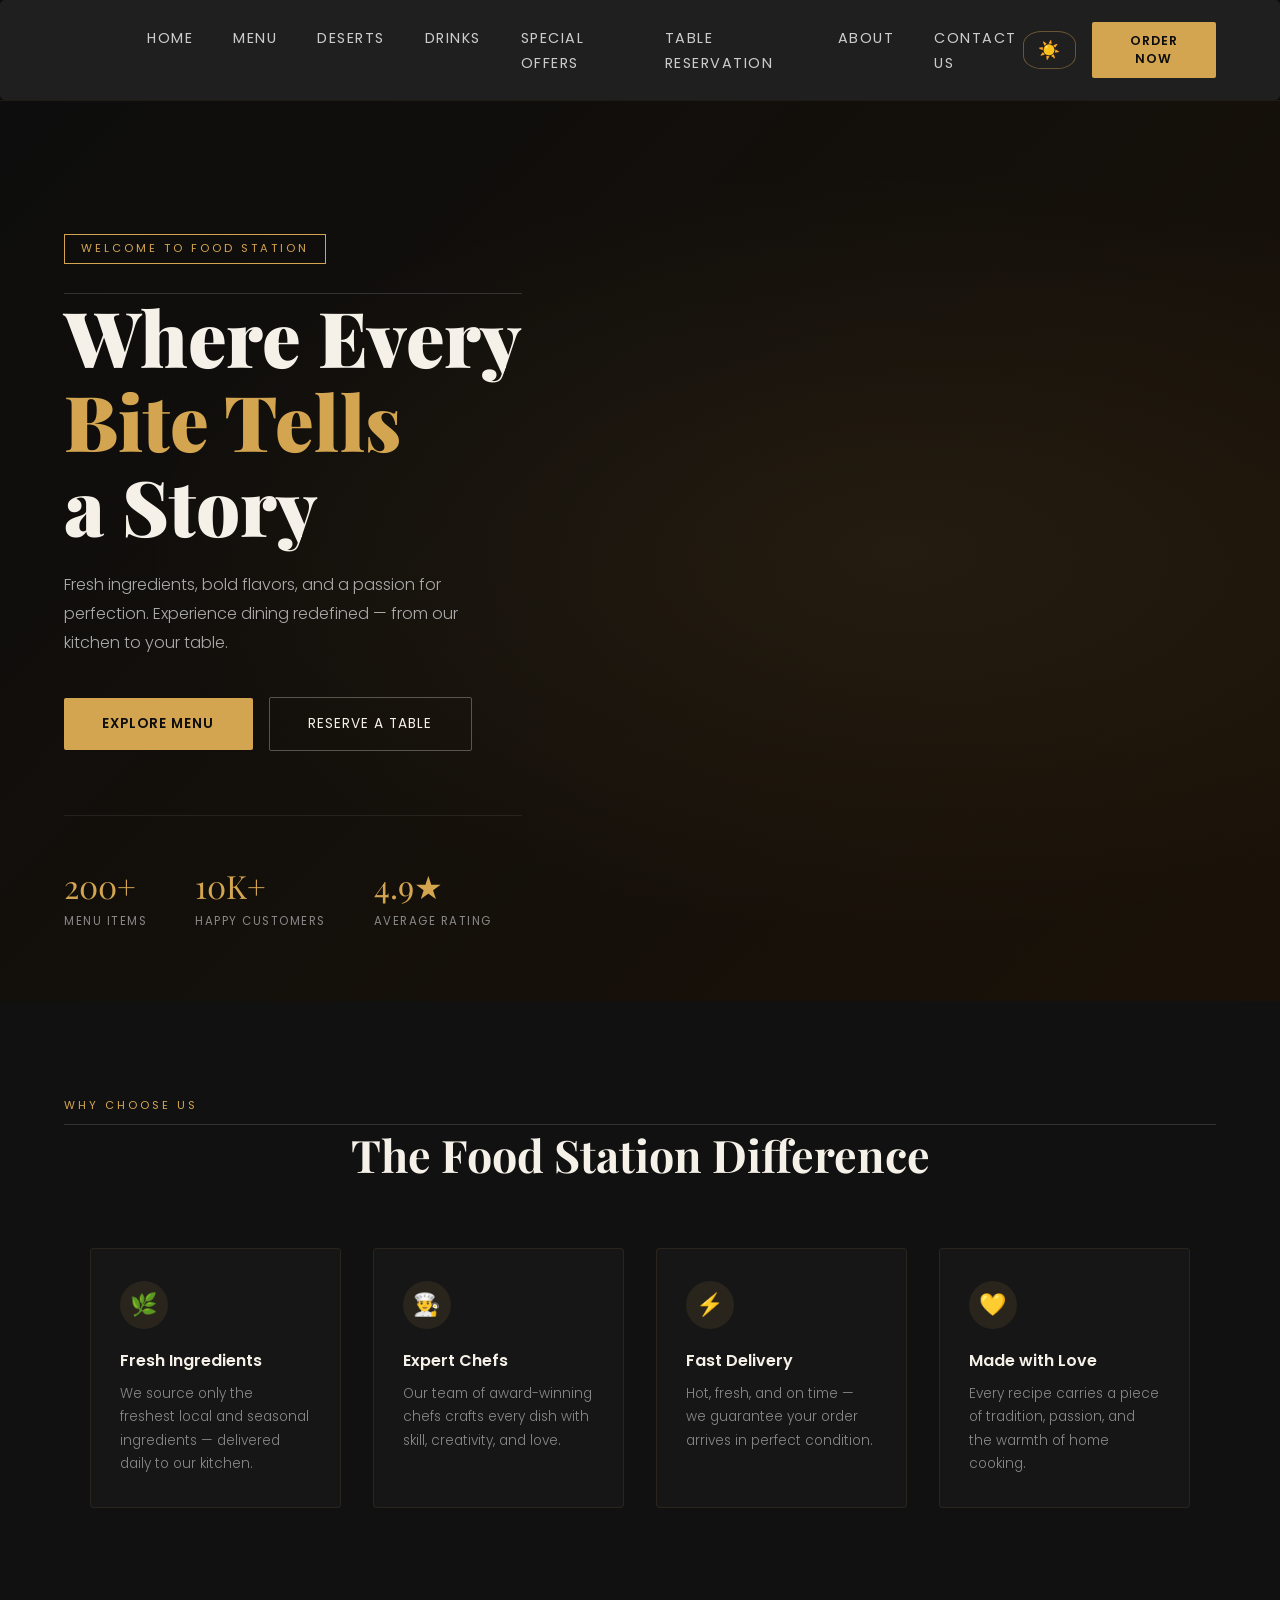
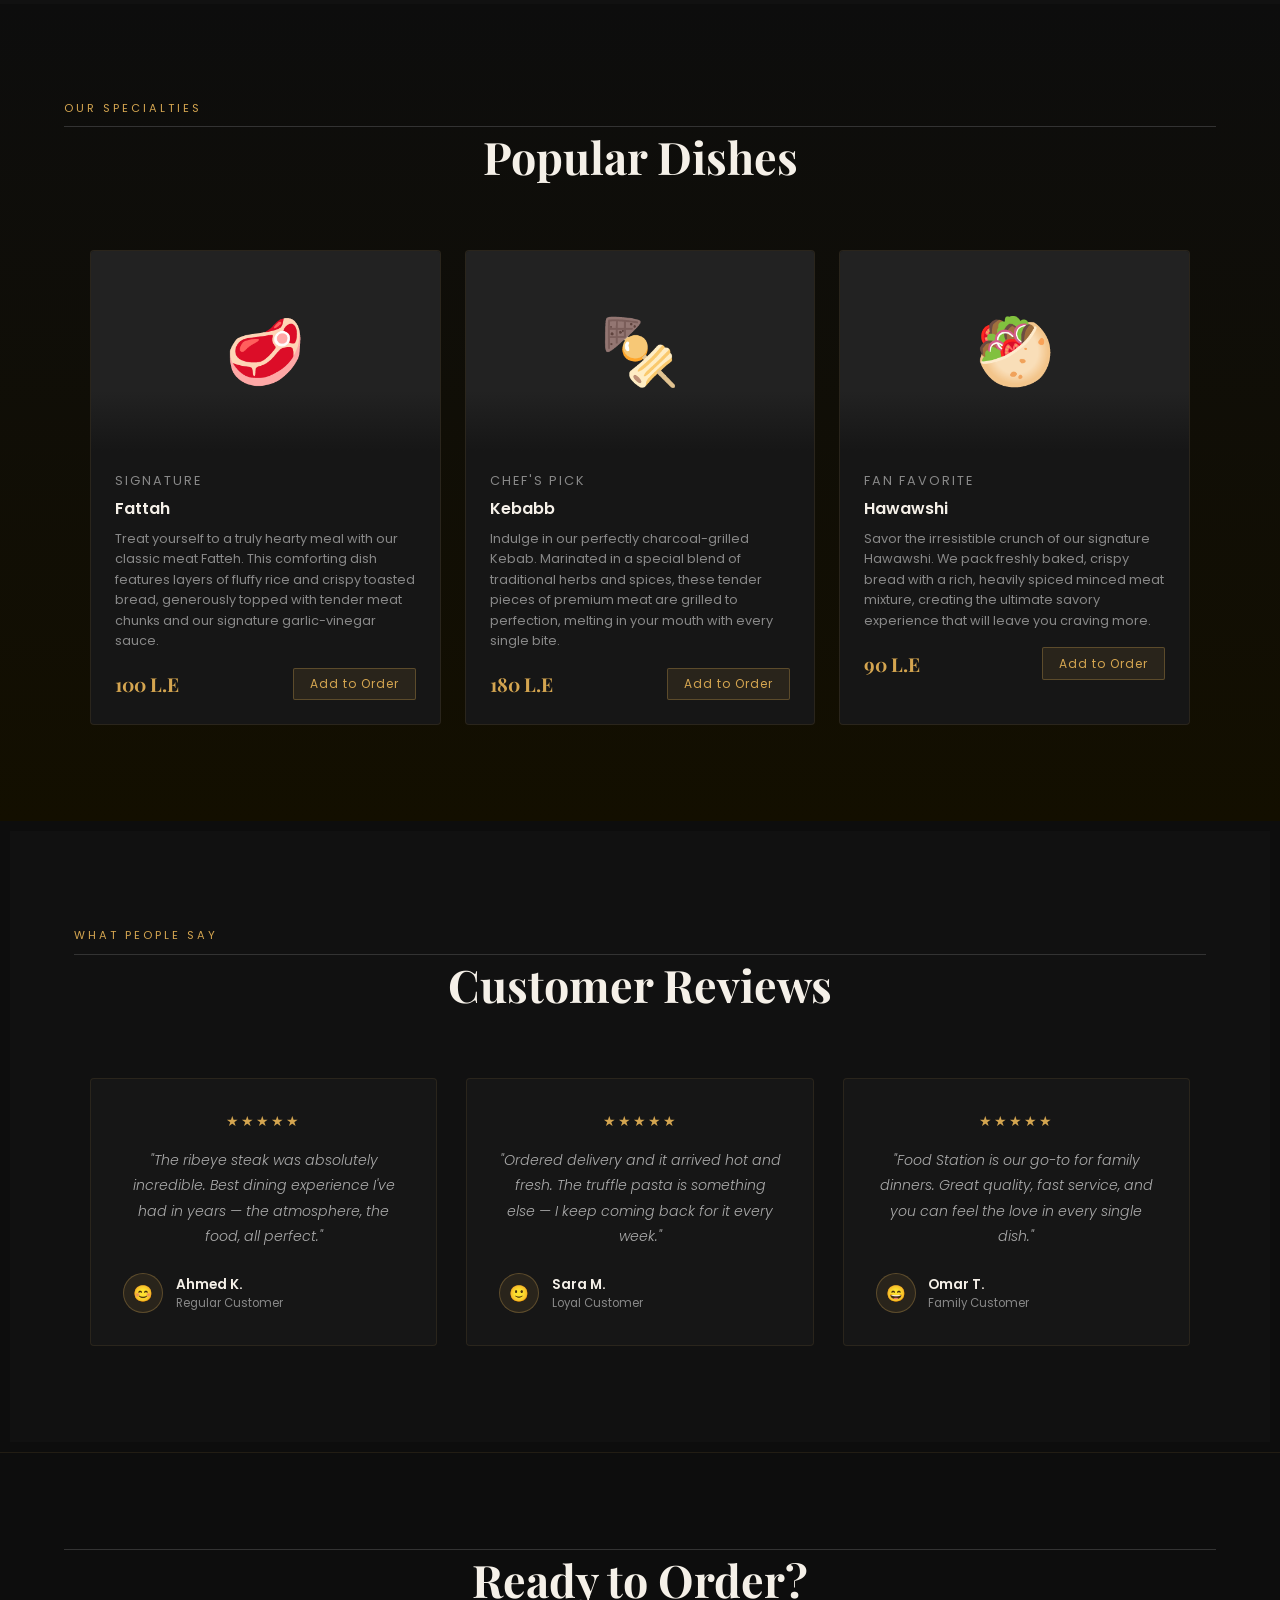
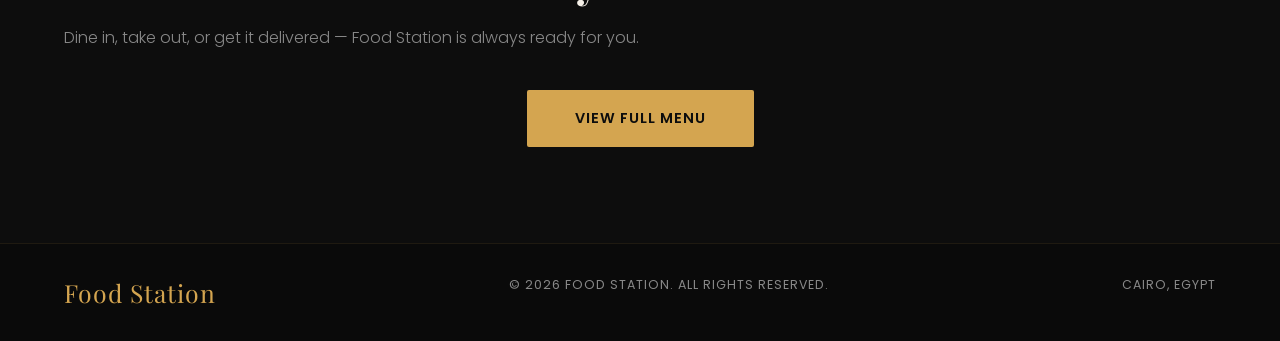
==== index.html @ eeae0ad9 "Add files via upload" ====
<!doctype html>
<html lang="en">
  <head>
    <meta charset="UTF-8" />
    <meta name="viewport" content="width=device-width, initial-scale=1.0" />
    <title>Home</title>
    <link
      href="https://fonts.googleapis.com/css2?family=Playfair+Display:wght@700;900&family=Poppins:wght@300;400;600&display=swap"
      rel="stylesheet"
    />
    <style>
      .btn,
      button {
        color: black;
        text-decoration: none;
        cursor: pointer;
      }
    </style>
    <link rel="stylesheet" href="style1.css" />
  </head>
  <body>
    <header>
      <nav>
        <img src="logo.png" alt="" class="logo" />
        <ul>
          <li><a href="index.html">Home</a></li>
          <li><a href="menu.html">Menu</a></li>
          <li><a href="deserts.html">Deserts</a></li>
          <li><a href="drinks.html">Drinks</a></li>
          <li><a href="offers.html">Special Offers</a></li>
          <li><a href="table.html">Table Reservation</a></li>
          <li><a href="about.html">About</a></li>
          <li><a href="contact.html">Contact Us</a></li>
        </ul>
        <div style="display:flex;align-items:center;gap:1rem;">
          <button class="theme-toggle" type="button" id="themeBtn" >☀️</button>
          <button><a href="menu.html" class="btn">ORDER NOW</a></button>
        </div>
      </nav>
    </header>

    <main>
      <section id="hero">
        <div class="hero-content">
          <span class="hero-tag"> Welcome to Food Station</span>
          <h1 id="hero-heading">Where Every <span>Bite Tells</span> a Story</h1>
          <p>
            Fresh ingredients, bold flavors, and a passion for perfection.
            Experience dining redefined — from our kitchen to your table.
          </p>
          <div class="hero-btns">
            <button class="btn-primary" type="button">
              <a href="menu.html" class="btn">Explore Menu</a>
            </button>
            <button class="btn-outline" type="button">
              <a href="table.html" class="btn">Reserve a Table</a>
            </button>
          </div>
          <ul class="stats">
            <li>
              <span class="stat-num">200+</span>
              <span class="stat-lbl">Menu Items</span>
            </li>
            <li>
              <span class="stat-num">10K+</span>
              <span class="stat-lbl">Happy Customers</span>
            </li>
            <li>
              <span class="stat-num">4.9★</span>
              <span class="stat-lbl">Average Rating</span>
            </li>
          </ul>
        </div>
      </section>

      <section id="about">
        <div class="section-header">
          <p class="section-tag">Why Choose Us</p>
          <h2 id="about-heading">The Food Station Difference</h2>
        </div>
        <div class="features-grid">
          <div class="feat-card">
            <div class="feat-icon">🌿</div>
            <h3>Fresh Ingredients</h3>
            <p>
              We source only the freshest local and seasonal ingredients —
              delivered daily to our kitchen.
            </p>
          </div>
          <div class="feat-card">
            <div class="feat-icon">👨‍🍳</div>
            <h3>Expert Chefs</h3>
            <p>
              Our team of award-winning chefs crafts every dish with skill,
              creativity, and love.
            </p>
          </div>
          <div class="feat-card">
            <div class="feat-icon">⚡</div>
            <h3>Fast Delivery</h3>
            <p>
              Hot, fresh, and on time — we guarantee your order arrives in
              perfect condition.
            </p>
          </div>
          <div class="feat-card">
            <div class="feat-icon">💛</div>
            <h3>Made with Love</h3>
            <p>
              Every recipe carries a piece of tradition, passion, and the warmth
              of home cooking.
            </p>
          </div>
        </div>
      </section>

      <section id="menu">
        <div class="section-header">
          <p class="section-tag">Our Specialties</p>
          <h2 id="menu-heading">Popular Dishes</h2>
        </div>
        <div class="menu-grid">
          <article class="menu-card">
            <figure class="menu-img">🥩</figure>
            <div class="menu-info">
              <p class="menu-tag">Signature</p>
              <h3>Fattah</h3>
              <p>
                Treat yourself to a truly hearty meal with our classic meat
                Fatteh. This comforting dish features layers of fluffy rice and
                crispy toasted bread, generously topped with tender meat chunks
                and our signature garlic-vinegar sauce.
              </p>
              <div class="menu-footer">
                <span class="price">100 L.E</span>
                <button class="add-btn" type="button">Add to Order</button>
              </div>
            </div>
          </article>

          <article class="menu-card">
            <figure class="menu-img">🍢</figure>
            <div class="menu-info">
              <p class="menu-tag">Chef's Pick</p>
              <h3>Kebabb</h3>
              <p>
                Indulge in our perfectly charcoal-grilled Kebab. Marinated in a
                special blend of traditional herbs and spices, these tender
                pieces of premium meat are grilled to perfection, melting in
                your mouth with every single bite.
              </p>
              <div class="menu-footer">
                <span class="price">180 L.E</span>
                <button class="add-btn" type="button">Add to Order</button>
              </div>
            </div>
          </article>

          <article class="menu-card">
            <figure class="menu-img">🥙</figure>
            <div class="menu-info">
              <p class="menu-tag">Fan Favorite</p>
              <h3>Hawawshi</h3>
              <p>
                Savor the irresistible crunch of our signature Hawawshi. We pack
                freshly baked, crispy bread with a rich, heavily spiced minced
                meat mixture, creating the ultimate savory experience that will
                leave you craving more.
              </p>
              <div class="menu-footer">
                <span class="price">90 L.E</span>
                <button class="add-btn" type="button">Add to Order</button>
              </div>
            </div>
          </article>
        </div>
      </section>

      <section class="testimonials" id="contact">
        <div class="section-header">
          <p class="section-tag">What People Say</p>
          <h2>Customer Reviews</h2>
        </div>
        <div class="testi-grid">
          <div class="testi-card">
            <div class="stars">★★★★★</div>
            <p>
              "The ribeye steak was absolutely incredible. Best dining
              experience I've had in years — the atmosphere, the food, all
              perfect."
            </p>
            <div class="testi-author">
              <div class="avatar">😊</div>
              <div>
                <p class="author-name">Ahmed K.</p>
                <p class="author-sub">Regular Customer</p>
              </div>
            </div>
          </div>
          <div class="testi-card">
            <div class="stars">★★★★★</div>
            <p>
              "Ordered delivery and it arrived hot and fresh. The truffle pasta
              is something else — I keep coming back for it every week."
            </p>
            <div class="testi-author">
              <div class="avatar">🙂</div>
              <div>
                <p class="author-name">Sara M.</p>
                <p class="author-sub">Loyal Customer</p>
              </div>
            </div>
          </div>
          <div class="testi-card">
            <div class="stars">★★★★★</div>
            <p>
              "Food Station is our go-to for family dinners. Great quality, fast
              service, and you can feel the love in every single dish."
            </p>
            <div class="testi-author">
              <div class="avatar">😄</div>
              <div>
                <p class="author-name">Omar T.</p>
                <p class="author-sub">Family Customer</p>
              </div>
            </div>
          </div>
        </div>
      </section>

      <section id="cta">
        <h2 id="cta-heading">Ready to Order?</h2>
        <p>
          Dine in, take out, or get it delivered — Food Station is always ready
          for you.
        </p>
        <button
          class="btn-primary"
          type="button"
          style="font-size: 0.9rem; padding: 1.1rem 3rem"
        >
          <a class="btn" href="menu.html">View Full Menu</a>
        </button>
      </section>
    </main>
    <footer>
      <div class="logo">Food Station</div>
      <span>© 2026 Food Station. All rights reserved.</span>
      <span>Cairo, Egypt</span>
    </footer>
  </body>
</html>
---- style1.css ----
/*navigation bar*/
nav .of{
    display: flex;
    text-align: center;
    list-style: none;
    justify-content: right;
    padding-right: 15px;
}
nav .of li a{
    text-decoration: none;
    color: white;
    font-weight: bold;
    font-family: arial, sans-serif;
    display: block;
    padding: 15px 10px;

    transition: 0.6s;
}

nav{
    width: 100%;
    margin: 0;
    padding: 20px 0;
    box-sizing: border-box;
    display: flex;
    justify-content: space-around;
    align-items: center;
}

nav .of li a:hover{
    color:#ffcc00;
    background-color: #444;
    border-radius: 6px;
    transform: scale(1.2);
    
}


nav{
    background-color: rgb(32, 31, 31);
    border-radius: 5px;
}
/*end navigation bar*/
/*-------------------------------*/
/* start of drinks page */
body{
    background-color: rgb(0, 0, 0);
    color: white;
    font-family: 'segoe UI',tahoma;
    /* background: radial-gradient(circle,#1a1a1a,#000000 100%); */
    background: linear-gradient(rgba(0,0,0,0.8),rgba(0,0,0,0.8)),url(img/mockup-photos-5nUNdLueQio-unsplash.jpg);
    background-size: cover;
    background-attachment: fixed;
    background-repeat: no-repeat;
}
.fj  {
    max-width: 600px;
    margin: 20px auto;
    padding: 20px;
    background-color: rgba(255,255,255,0.05);
    border-radius: 15px;

}
.sd {
    max-width: 600px;
    margin: 20px auto;
    padding: 20px;
    background-color: rgba(255,255,255,0.05);
    border-radius: 15px;

}
.s {
    max-width: 600px;
    margin: 20px auto;
    padding: 20px;
    background-color: rgba(255,255,255,0.05);
    border-radius: 15px;

}
.cd  {
    max-width: 600px;
    margin: 20px auto;
    padding: 20px;
    background-color: rgba(255,255,255,0.05);
    border-radius: 15px;

}
.hd  {
    max-width: 600px;
    margin: 20px auto;
    padding: 20px;
    background-color: rgba(255,255,255,0.05);
    border-radius: 15px;

}

b{
    color: #ffcc00;
    text-align: center;
    border-bottom: 2px solid #ffcc00;
    padding-bottom: 10px;
    font-size: 28px;
    margin-bottom: 20px;
    text-align: center;
}
th{
    text-align: left;
    color: #aaa;
    font-size: 14px;
    padding: 10px;
    border-bottom: 1px dotted #333;
}
td{
    padding: 12px 10px;
    border-bottom: 1px dotted #333;

}
.price{
    text-align: right;
    color: #ffcc00;
    font-weight: bold;
}
img{
    width: 120px;
    height: auto;
    border-radius: 10px;
    margin-bottom: 15px;
}
.hot{
    display: flex;
    flex-direction: column;
    align-items: center;
    justify-content: center;
    margin: 40px auto;
    width: 90%;
    max-width: 500px;
}
.fresh{
    display: flex;
    flex-direction: column;
    align-items: center;
    justify-content: center;
    margin: 40px auto;
    width: 90%;
    max-width: 500px;
}
.cold{
    display: flex;
    flex-direction: column;
    align-items: center;
    justify-content: center;
    margin: 40px auto;
    width: 90%;
    max-width: 500px;
}
.smoothie{
    display: flex;
    flex-direction: column;
    align-items: center;
    justify-content: center;
    margin: 40px auto;
    width: 90%;
    max-width: 500px;
}
.special{
    display: flex;
    flex-direction: column;
    align-items: center;
    justify-content: center;
    margin: 40px auto;
    width: 90%;
    max-width: 500px;
}
.fc{
    display: flex;
    justify-content: space-between;
    align-items: flex-start;
}
.main{
    display: flex;
    flex-direction: row;
    flex-wrap: wrap;
    justify-content: center;
    gap: 30px;
}
table{
    transition: all 0.6s ease-in-out;
    cursor: pointer;
    backdrop-filter: blur(10px);
    border: 1px solid #ffcc00;
}
table:hover{
    transform: translateY(-10px);
    box-shadow: 0 10px 20px rgba(69, 69, 69, 0.5);
}


/* end of drinks page */
/*-----------------------------------*/
/* special offers*/

h2 , h1{
    color: #ffcc00;
    border-top:1px solid #333;
}
.offer2{
    background: #2d2c2c;
    border-radius: 15px;
    padding: 20px;
    display: flex;
    gap: 20px;
    transition: transform 0.3s;
    border:1px solid #ffcc00
}
.offer2:hover{
    transform: scale(1.02);
}
.offer3{
    background: #2d2c2c;
    border-radius: 15px;
    padding: 20px;
    display: flex;
    gap: 20px;
    transition: transform 0.3s;
    border:1px solid #ffcc00
}
.offer3:hover{
    transform: scale(1.02);
}
.offer4{
    background: #2d2c2c;
    border-radius: 15px;
    padding: 20px;
    display: flex;
    gap: 20px;
    transition: transform 0.3s;
    border:1px solid #ffcc00
}
.offer4:hover{
    transform: scale(1.02);
}
.offer5{
    background: #2d2c2c;
    border-radius: 15px;
    padding: 20px;
    display: flex;
    gap: 20px;
    transition: transfom 0.3s;
    border:1px solid #ffcc00
}   
.offer5:hover{
    transform: scale(1.02);
}
.offer6{
    background: #2d2c2c;
    border-radius: 15px;
    padding: 20px;
    display: flex;
    gap: 20px;
    transition: transform 0.3s;
    border:1px solid #ffcc00
}
.offer6:hover{
    transform: scale(1.02);
}
.offer1{
    background: #2d2c2c;
    border-radius: 15px;
    padding: 20px;
    display: flex;
    gap: 20px;
    transition: transform 0.3s;
    border:1px solid #ffcc00
}
.offer1:hover{
    transform: scale(1.02);
}
.o1{
    position: relative;
    display: inline-block;
    overflow: hidden;
    border-radius: 10px;

}
.o2{
    position: relative;
    display: inline-block;
    overflow: hidden;
    border-radius: 10px;

}
.o3{
    position: relative;
    display: inline-block;
    overflow: hidden;
    border-radius: 10px;

}
.o4{
    position: relative;
    display: inline-block;
    overflow: hidden;
    border-radius: 10px;

}
.o5{
    position: relative;
    display: inline-block;
    overflow: hidden;
    border-radius: 10px;

}
.o6{
    position: relative;
    display: inline-block;
    overflow: hidden;
    border-radius: 10px;

}
.sale{
    position: absolute;
    top: 5px;
    left: -25px;
    background-color: #ff3e3e;
    color: white;
    padding: 3px 30px;
    font-weight: bold;
    font-size: 11px;
    transform: rotate(-45deg);
    box-shadow: 0 2px 5px rgba(0, 0, 0, 0.3);
    z-index: 10;
    
}


p{
    display: flex;
    align-items:self-end;
}
strong{
    color: #ffcc00;
}

/*end offers*/
/*------------------------------*/
/*food menu*/

.title{
    display: flex;
    align-items: center;
    flex-direction: column;
}
/* .menu-item{
    background-color: #444;
    border-radius: 5px;
    transition: transform 0.3s;
    border: 1px solid #ffcc00;
}
.menu-item:hover{
    transform: scale(1.02);
} */

.header0{
    position: relative;
    overflow: hidden;
    background-image: linear-gradient(to right, rgba(30,30,30,0) 0%,rgba(30,30,30,1) 70%), url(img/rice.jpg);
    background-size: cover;
    background-position: left;
    border: 1px solid #ffcc00;
    border-radius: 10px;
    display: flex;
    align-items: center;
    padding: 20px;
    height: 150px;
    color: white;
    flex-direction: column;
    padding-right: 10px;
    transition: transform 0.3s;
    
}
.header1{
    position: relative;
    overflow: hidden;
    background-image: linear-gradient(to right, rgba(30,30,30,0) 0%,rgba(30,30,30,1) 70%), url(img/kofta.jpg);
    background-size: cover;
    background-position: left;
    border: 1px solid #ffcc00;
    border-radius: 10px;
    display: flex;
    align-items: center;
    padding: 20px;
    height: 150px;
    color: white;
    flex-direction: column;
    padding-right: 10px;
    transition: transform 0.3s;
    
}
.header2{
    position: relative;
    overflow: hidden;
    background-image: linear-gradient(to right, rgba(30,30,30,0) 0%,rgba(30,30,30,1) 70%), url(img/Molokhia.jpg);
    background-size: cover;
    background-position: left;
    border: 1px solid #ffcc00;
    border-radius: 10px;
    display: flex;
    align-items: center;
    padding: 20px;
    height: 150px;
    color: white;
    flex-direction: column;
    padding-right: 10px;
    transition: transform 0.3s;
    
}
.header3{
    position: relative;
    overflow: hidden;
    background-image: linear-gradient(to right, rgba(30,30,30,0) 0%,rgba(30,30,30,1) 70%), url(img/mahshi\ mix\ plate.jpg);
    background-size: cover;
    background-position: left;
    border: 1px solid #ffcc00;
    border-radius: 10px;
    display: flex;
    align-items: center;
    padding: 20px;
    height: 150px;
    color: white;
    flex-direction: column;
    padding-right: 10px;
    transition: transform 0.3s;
    
}
.header4{
    position: relative;
    overflow: hidden;
    background-image: linear-gradient(to right, rgba(30,30,30,0) 0%,rgba(30,30,30,1) 70%), url(img/shish\ tawooq.jpg);
    background-size: cover;
    background-position: left;
    border: 1px solid #ffcc00;
    border-radius: 10px;
    display: flex;
    align-items: center;
    padding: 20px;
    height: 150px;
    color: white;
    flex-direction: column;
    padding-right: 10px;
    transition: transform 0.3s;
    
}
.header5{
    position: relative;
    overflow: hidden;
    background-image: linear-gradient(to right, rgba(30,30,30,0) 0%,rgba(30,30,30,1) 70%), url(img/Fattah.webp);
    background-size: cover;
    background-position: left;
    border: 1px solid #ffcc00;
    border-radius: 10px;
    display: flex;
    align-items: center;
    padding: 20px;
    height: 150px;
    color: white;
    flex-direction: column;
    padding-right: 10px;
    transition: transform 0.3s;
    
}
.header6{
    position: relative;
    overflow: hidden;
    background-image: linear-gradient(to right, rgba(30,30,30,0) 0%,rgba(30,30,30,1) 70%), url(img/fried\ chicken.jpg);
    background-size: cover;
    background-position: left;
    border: 1px solid #ffcc00;
    border-radius: 10px;
    display: flex;
    align-items: center;
    padding: 20px;
    height: 150px;
    color: white;
    flex-direction: column;
    padding-right: 10px;
    transition: transform 0.3s;
    
}
.header7{
    position: relative;
    overflow: hidden;
    background-image: linear-gradient(to right, rgba(30,30,30,0) 0%,rgba(30,30,30,1) 70%), url(img/duck.jpg);
    background-size: cover;
    background-position: left;
    border: 1px solid #ffcc00;
    border-radius: 10px;
    display: flex;
    align-items: center;
    padding: 20px;
    height: 150px;
    color: white;
    flex-direction: column;
    padding-right: 10px;
    transition: transform 0.3s;
    
}
.header8{
    position: relative;
    overflow: hidden;
    background-image: linear-gradient(to right, rgba(30,30,30,0) 0%,rgba(30,30,30,1) 70%), url(img/hawawshi.png);
    background-size: cover;
    background-position: left;
    border: 1px solid #ffcc00;
    border-radius: 10px;
    display: flex;
    align-items: center;
    padding: 20px;
    height: 150px;
    color: white;
    flex-direction: column;
    padding-right: 10px;
    transition: transform 0.3s;
    
}
.header9{
    position: relative;
    overflow: hidden;
    background-image: linear-gradient(to right, rgba(30,30,30,0) 0%,rgba(30,30,30,1) 70%), url(img/KEBAB.webp);
    background-size: cover;
    background-position: left;
    border: 1px solid #ffcc00;
    border-radius: 10px;
    display: flex;
    align-items: center;
    padding: 20px;
    height: 150px;
    color: white;
    flex-direction: column;
    padding-right: 10px;
    transition: transform 0.3s;
    
}
.header10{
    position: relative;
    overflow: hidden;
    background-image: linear-gradient(to right, rgba(30,30,30,0) 0%,rgba(30,30,30,1) 70%), url(img/liver\ and\ sausage.jpg);
    background-size: cover;
    background-position: left;
    border: 1px solid #ffcc00;
    border-radius: 10px;
    display: flex;
    align-items: center;
    padding: 20px;
    height: 150px;
    color: white;
    flex-direction: column;
    padding-right: 10px;
    transition: transform 0.3s;
    
}
.header11{
    position: relative;
    overflow: hidden;
    background-image: linear-gradient(to right, rgba(30,30,30,0) 0%,rgba(30,30,30,1) 70%), url(img/Grilled\ Chicken.webp);
    background-size: cover;
    background-position: left;
    border: 1px solid #ffcc00;
    border-radius: 10px;
    display: flex;
    align-items: center;
    padding: 20px;
    height: 150px;
    color: white;
    flex-direction: column;
    padding-right: 10px;
    transition: transform 0.3s;
    
}
.menu-item-left{
    margin-right: auto;
    display: flex;
    flex-direction: row-reverse;
    align-items: center;
    gap: 15px;
}
.header0:hover{
    transform: scale(1.02);
    transform: translateY(-10px);
    box-shadow: 0 10px 20px rgba(69, 69, 69, 0.5);
}
.header1:hover{
    transform: scale(1.02);
    transform: translateY(-10px);
    box-shadow: 0 10px 20px rgba(69, 69, 69, 0.5);
}
.header2:hover{
    transform: scale(1.02);
    transform: translateY(-10px);
    box-shadow: 0 10px 20px rgba(69, 69, 69, 0.5);
}
.header3:hover{
    transform: scale(1.02);
    transform: translateY(-10px);
    box-shadow: 0 10px 20px rgba(69, 69, 69, 0.5);
}
.header4:hover{
    transform: scale(1.02);
    transform: translateY(-10px);
    box-shadow: 0 10px 20px rgba(69, 69, 69, 0.5);
}
.header5:hover{
    transform: scale(1.02);
    transform: translateY(-10px);
    box-shadow: 0 10px 20px rgba(69, 69, 69, 0.5);
}
.header6:hover{
    transform: scale(1.02);
    transform: translateY(-10px);
    box-shadow: 0 10px 20px rgba(69, 69, 69, 0.5);
}
.header7:hover{
    transform: scale(1.02);
    transform: translateY(-10px);
    box-shadow: 0 10px 20px rgba(69, 69, 69, 0.5);
}
.header8:hover{
    transform: scale(1.02);
    transform: translateY(-10px);
    box-shadow: 0 10px 20px rgba(69, 69, 69, 0.5);
}
.header9:hover{
    transform: scale(1.02);
    transform: translateY(-10px);
    box-shadow: 0 10px 20px rgba(69, 69, 69, 0.5);
}
.header10:hover{
    transform: scale(1.02);
    transform: translateY(-10px);
    box-shadow: 0 10px 20px rgba(69, 69, 69, 0.5);
}
.header11:hover{
    transform: scale(1.02);
    transform: translateY(-10px);
    box-shadow: 0 10px 20px rgba(69, 69, 69, 0.5);
}
h3 {
    margin-left: auto;
}
.menu-items-left{
    display: flex;
    flex-direction: row;
    flex-wrap: wrap;
    justify-content: center;
    gap: 30px;
}
/*end menu*/
/*-----------------------*/
/*table reservation*/
.Table {
    background: #111;
    width: 65%;
    margin: auto;
    padding: 30px;
    border-radius: 15px;
    box-shadow: 0 0 25px rgba(212, 175, 55, 0.2);
    margin-top: 30px;
}


input, select, textarea {
    width: 100%;
    padding: 12px;
    margin: 10px 0;
    border-radius: 8px;
    border: 1px solid #333;
    background: #1a1a1a;
    color: white;
    transition: 0.3s;
}


input:focus, select:focus, textarea:focus {
    outline: none;
    border: 1px solid goldenrod;
    box-shadow: 0 0 8px rgba(212, 175, 55, 0.5);
}


form button {
    background:goldenrod;
    color: black;
    font-weight: bold;
    display: block;
    margin: 20px auto;
    padding: 10px 20px;
    border: 1px solid goldenrod;
    border-radius: 8px;
    cursor: pointer;
    transition: 0.3s;
    width:100% ;
}

form button:hover {
    background:gold;
}
/*end table reservation*/
/*------------------------------*/
/*contact us*/
.mymail, .num {
    text-align: center;
    margin: 10px;
    font-size: 18px;
    color:white;
}
#contact{
     text-align: center;
    margin: 10px;
    font-size: 18px;
    color:goldenrod;

}
.sub2{
    margin-top: 175px;
}

.form {
    width: 40%;
    margin: 30px auto;
    background: #111;
    padding: 25px;
    border-radius: 15px;
    box-shadow: 0 0 25px rgba(212, 175, 55, 0.2);
}

label {
    color: goldenrod;
    font-weight: bold;
}


input, textarea {
    width: 100%;
    padding: 12px;
    margin-top: 8px;
    border-radius: 8px;
    border: 1px solid #333;
    background: #1a1a1a;
    color: white;
    transition: 0.3s;
}


input:focus, textarea:focus {
    outline: none;
    border: 1px solid goldenrod;
    box-shadow: 0 0 8px rgba(212, 175, 55, 0.5);
}


.submit input {
    margin-top: 15px;
    background:goldenrod;
    color: black;
    font-weight: bold;
    cursor: pointer;
    border: none;
    display: block;
    margin: 20px auto;
    padding: 10px 20px;
    border: 1px solid goldenrod;
     border-radius: 8px;
    cursor: pointer;
    transition: 0.3s;
}

.submit input:hover {
    background:gold;
}
/*end contact us*/
/*------------------------*/
/*submit*/
.word{
    display: flex;
    text-align: center;
    justify-content: center;
    margin-top: 100px;
    flex-direction: column;
}
a{
    text-decoration: none;
}
a.home{
    color: white;
    transition: transform 0.3s;
    display: inline-block;
    text-align: center;
    justify-content: center;
    width: auto;
    padding: 10px 20px;
    margin-left: 46%;

}
.home:hover{
    color:#ffcc00;
    background-color: #444;
    border-radius: 6px;
    transform: scale(1.2);
}
.sub{
    margin-top: 110px;
    color: #222;
}
/*end submit*/
/*----------------------*/
/*deserts*/

.choco{
    width: 100%;
    border-radius: 10px;
    display: block;
    height: 200px;
    object-fit: cover;
    border-radius: 15px 15px 0 0;
}
#price{
    position: absolute;
    top: -15px;
    left: 20px;
    background-color: #ffcc00;
    color:#000;
    padding: 6px 15px;
    border-radius: 8px;
    font-weight: bold;
    font-size: 0.9rem;
    z-index: 2;
    background: linear-gradient(45deg,#bf953f,#fcf6ba,#b38728); 
    box-shadow: 0 4px 10px rgba(0,0,0,0.5);

    
}
.cont{
    position: relative;
    width: 280px;
    background-color: #333;
    border-radius: 15px;
    overflow: visible;
    margin: 30px 10px;
    border: 1px solid #ffcc00;
    transition: transform 0.6s ease;
}
.cont :hover{
    transform: translateY(-5px);
}
#cakes :hover{
    transform: translateY(-5px);
}
#ice-cream :hover{
    transform: translateY(-5px);
}
#Donut :hover{
    transform: translateY(-5px);
}
.card{
    padding: 15px;
}
.card h4{
    color: #ffcc00;
    margin: 0 0 10px ;
    font-size: 1.2rem;
}
.card p{
    color: #ccc;
    font-size: 0.9rem;
    line-height: 1.4;
    margin: 0;
}
.cc{
    
    display: flex;
    flex-direction: row;
    flex-wrap: wrap;
    justify-content: center;
    gap: 100px;
}
.ic{
    border-top: dotted 1px #333;
    display: flex;
    flex-direction: row;
    flex-wrap: wrap;
    justify-content: center;
    gap: 100px;
}
.dc{
    border-top: dotted 1px #333;
    display: flex;
    flex-direction: row;
    flex-wrap: wrap;
    justify-content: center;
    gap: 100px;
}
/*end deserts*/
/*-----------------------*/
/*contact us*/
.container {
    width: 85%;
    margin: auto;
}


.title {
    text-align: center;
    margin-bottom: 30px;
}

.title h2 {
    color: #d4af37;
    font-size: 32px;
}

.title p {
    color: #ccc;
}


.about-content {
    background: #111;
    padding: 20px;
    border-radius: 15px;
    line-height: 1.7;

}

.video{
    position: fixed;
    top: 0;
    left: 0;
    width: 100%;
    height: 100%;
    z-index: -1;
    overflow: hidden;
}

.video video {
    width: 100%;
    height: 100%;
    object-fit: cover;
}
.branches h2 {
    text-align: center;
    color: #d4af37;
    margin-bottom: 20px;
}

 
.branches-container {
    display: grid;
    grid-template-columns: repeat(3, 1fr);
    gap: 20px;
}


.branch-card {
    background: #111;
    padding: 20px;
    border-radius: 12px;
    text-align: center;
    border: 1px solid #333;
    transition: 0.3s;
}

.branch-card h3 {
    color: #d4af37;
}

.branch-card p {
    color: #ccc;
}


.branch-card:hover {
    transform: translateY(-5px);
    border: 1px solid #d4af37;
    box-shadow: 0 0 15px rgba(212, 175, 55, 0.3);

}
/*end contact us*/
/*-------------------------*/
/*home*/
*, *::before, *::after {
  margin: 0;
  padding: 0;
  box-sizing: border-box;
}
html {
  scroll-behavior: smooth;
}
body {
  font-family: 'Poppins', sans-serif;
  background: #0d0d0d;
  color: #f5f0e8;
  overflow-x: hidden;
}
h1, h2 {
  font-family: 'Playfair Display', serif;
}
/* HEADER --- NAV */
header {
  position: sticky;
  top: 0; width: 100%; z-index: 100;
  background: #0d0d0de0;
  backdrop-filter: blur(12px);
  border-bottom: 1px solid #d4a5501a;
}
header nav{
    display: flex;
    justify-content: space-between;
    align-items: center;
    padding: 1.4rem 4rem;
}
header nav ul {
  display: flex;
  gap: 2.5rem;
  list-style: none;
}
header nav ul a {
  text-decoration: none;
  color: #ccc;
  font-size: 0.9rem;
  letter-spacing: 1.5px;
  text-transform: uppercase;
  transition: color 0.3s;
}
header nav ul a:hover{
    color: #d4a550;
}
img {
    width: 90px; 
    height: auto;
    object-fit: contain;
    filter: drop-shadow(0px 2px 4px #ffd70033); 
}

/* Buttons */
.btn {
  color: inherit;
  text-decoration: none;
  cursor: pointer;
}
.btn-primary {
  background: #d4a550;
  color: #0d0d0d;
  border: none;
  padding: 1rem 2.4rem;
  font-family: 'Poppins', sans-serif;
  font-size: 0.85rem;
  font-weight: 600;
  letter-spacing: 1px;
  text-transform: uppercase;
  cursor: pointer;
  border-radius: 2px;
  transition: background 0.3s, transform 0.2s;
}
.btn-primary:hover { background: #e8b85a; transform: translateY(-2px); }
.btn-outline {
  background: transparent;
  color: #f5f0e8;
  border: 1px solid #f5f0e84d;
  padding: 1rem 2.4rem;
  font-family: 'Poppins', sans-serif;
  font-size: 0.85rem;
  font-weight: 400;
  letter-spacing: 1px;
  text-transform: uppercase;
  cursor: pointer;
  border-radius: 2px;
  transition: all 0.3s;
}
.btn-outline:hover { border-color: #d4a550; color: #d4a550; }
header nav button {
  background: #d4a550;
  color: #0d0d0d;
  border: none;
  padding: 0.6rem 1.6rem;
  font-family: 'Poppins', sans-serif;
  font-size: 0.78rem;
  font-weight: 600;
  letter-spacing: 1px;
  text-transform: uppercase;
  cursor: pointer;
  border-radius: 2px;
  transition: background 0.3s;
}
header nav button:hover { background: #e8b85a; }
header nav > div{
    gap: 40px;
}
.theme-toggle {
      background: transparent;
      border: 1px solid #d4a55066;
      color: #d4a550;
      width: 38px; height: 38px;
      border-radius: 35%;
      font-size: 1.1rem;
      cursor: pointer;
      display: flex; align-items: center; justify-content: center;
      transition: all 0.3s;
      flex-shrink: 0;
    }
.theme-toggle:hover { background: #d4a5501a; border-color: #d4a550; }

/* Sections */
.section-header { text-align: center; margin-bottom: 4rem; }
.section-tag {
  color: #d4a550;
  font-size: 0.7rem;
  letter-spacing: 3px;
  text-transform: uppercase;
}
.section-header h2 {
  font-size: clamp(2rem, 3.5vw, 2.8rem);
  margin-top: 0.6rem;
  color: #f5f0e8;
}

/* Hero Section */
#hero {
  min-height: 100vh;
  display: flex;
  align-items: center;
  padding: 8rem 4rem 4rem;
  position: relative;
  background:
    radial-gradient(ellipse at 70% 50%, #d4a55014 0%, transparent 60%),
    linear-gradient(135deg, #0d0d0d 0%, #1a1208 100%);
}
#hero::before {
  content: '';
  position: absolute; top: 0; right: 0;
  width: 55%; height: 100%;
  background: url('https://images.unsplash.com/photo-1504674900247-0877df9cc836?w=900&q=80') center/cover no-repeat;
  opacity: 0.25;
  mask-image: linear-gradient(to left, #000000cc, transparent);
  -webkit-mask-image: linear-gradient(to left, #000000cc, transparent);
}
.hero-content {
  max-width: 580px;
  position: relative;
  z-index: 2;
}
.hero-tag {
  display: inline-block;
  border: 1px solid #d4a550;
  color: #d4a550;
  font-size: 0.7rem;
  letter-spacing: 3px;
  text-transform: uppercase;
  padding: 0.35rem 1rem;
  margin-bottom: 1.8rem;
}
#hero h1 {
  font-size: clamp(3rem, 6vw, 5rem);
  font-weight: 900;
  line-height: 1.1;
  color: #f5f0e8;
  margin-bottom: 1.5rem;
}
#hero h1 span { color: #d4a550; display: block; }
#hero  > .hero-content > p {
  color: #aaa;
  font-size: 1rem;
  line-height: 1.8;
  margin-bottom: 2.5rem;
  font-weight: 300;
  max-width: 440px;
}
.hero-btns {
  display: flex;
  gap: 1rem;
  align-items: center;
  flex-wrap: wrap;
}
/* Hero Stats */
.stats {
  display: flex;
  gap: 3rem;
  margin-top: 4rem;
  padding-top: 3rem;
  border-top: 1px solid #ffffff14;
  list-style: none;
}
.stat-num {
  font-family: 'Playfair Display', serif;
  font-size: 2rem;
  color: #d4a550;
  display: block;
}
.stat-lbl {
  font-size: 0.72rem;
  color: #888888;
  letter-spacing: 1.5px;
  text-transform: uppercase;
}
/* About \ Features Section */
#about {
  padding: 6rem 4rem;
  background: #111111;
}
.features-grid {
  display: grid;
  grid-template-columns: repeat(auto-fit,minmax(220px,1fr));
  gap: 2rem;
  max-width: 1100px;
  margin: 0 auto;
}
.feat-card {
  background: #161616;
  border: 1px solid #d4a5501a;
  padding: 2rem 1.8rem;
  border-radius: 4px;
  transition: border-color 0.3s, transform 0.3s;
}
.feat-card:hover { border-color: #d4a55066; transform: translateY(-4px); }
.feat-icon {
  width: 48px; height: 48px;
  background: #d4a5501a;
  border-radius: 50%;
  display: flex; align-items: center; justify-content: center;
  font-size: 22px;
  margin-bottom: 1.2rem;
}
.feat-card h3 { font-family: 'Poppins', sans-serif; font-size: 1rem; font-weight: 600; margin-bottom: 0.6rem; color: #f5f0e8; }
.feat-card p  { font-size: 0.85rem; color: #888888; line-height: 1.7; font-weight: 300; }

/* Menu Section */
#menu {
  padding: 6rem 4rem;
  background: linear-gradient(180deg, #0d0d0d, #130f00);
}
.menu-grid {
  display: grid;
  grid-template-columns: repeat(auto-fit, minmax(260px, 1fr));
  gap: 1.5rem;
  max-width: 1100px;
  margin: 0 auto;
}
article.menu-card {
  background: #161616;
  border-radius: 4px;
  overflow: hidden;
  border: 1px solid #d4a5501a;
  transition: transform 0.3s, border-color 0.3s;
  cursor: pointer;
}
article.menu-card:hover { transform: translateY(-6px); border-color: #d4a5504d; }
.menu-img {
  height: 200px;
  background: #222;
  display: flex; align-items: center; justify-content: center;
  font-size: 4rem;
  position: relative;
  margin: 0;
}
.menu-img::after {
  content: '';
  position: absolute; bottom: 0; left: 0; right: 0; height: 60px;
  background: linear-gradient(transparent, #161616);
}
.menu-info { padding: 1.2rem 1.5rem 1.5rem; }
.menu-tag { color: #d4a550; font-size: 0.68rem; letter-spacing: 2px; text-transform: uppercase; }
.menu-info h3 { font-family: 'Poppins', sans-serif; font-size: 1rem; font-weight: 600; margin: 0.3rem 0 0.5rem; color: #f5f0e8; }
.menu-info p  { font-size: 0.8rem; color: #888888; line-height: 1.6; }
.menu-footer {
  display: flex;
  justify-content: space-between;
  align-items: center;
  margin-top: 1rem;
}
.price {
  font-family: 'Playfair Display', serif;
  font-size: 1.2rem;
  color: #d4a550;
}
.add-btn {
  background: #d4a54e1a;
  border: 1px solid #d4a5504d;
  color: #d4a550;
  padding: 0.4rem 1rem;
  font-size: 0.75rem;
  cursor: pointer;
  border-radius: 2px;
  font-family: 'Poppins', sans-serif;
  letter-spacing: 1px;
  transition: background 0.3s;
}
.add-btn:hover { background: #d4a55040; }

/* Testmonils Section */
.testimonials {
  padding: 6rem 4rem;
  background: #111111;
}
.testi-grid {
  display: grid;
  grid-template-columns: repeat(auto-fit, minmax(280px, 1fr));
  gap: 1.8rem;
  max-width: 1100px;
  margin: 0 auto;
}
.testi-card {
  background: #161616;
  border: 1px solid #d4a5501a;
  padding: 2rem;
  border-radius: 4px;
}
.stars { color: #d4a550; font-size: 0.9rem; letter-spacing: 2px; margin-bottom: 1rem; display: block; }
.testi-card > p{ font-size: 0.88rem; color: #aaa; line-height: 1.8; font-weight: 300; font-style: italic; }
.testi-author {
  margin-top: 1.5rem;
  display: flex;
  align-items: center;
  gap: 0.8rem;
}
.avatar {
  width: 40px; height: 40px;
  border-radius: 50%;
  background: #d4a5501a;
  border: 1px solid #d4a5504d;
  display: flex; align-items: center; justify-content: center;
  font-size: 1rem;
    flex-shrink: 0;
}
.author-name{ font-size: 0.85rem; font-weight: 600; color: #f5f0e8;}
.author-sub{ font-size: 0.72rem; color: #888888; }

/* CTA Section */
#cta {
  padding: 6rem 4rem;
  text-align: center;
  background: #0d0d0d;
  border-top: 1px solid #d4a5501a;
}
#cta h2 { font-size: clamp(2rem, 3.5vw, 2.8rem); margin-bottom: 1rem; color: #f5f0e8; }
#cta p  { color: #888888; margin-bottom: 2.5rem; font-weight: 300; }

/* Footer */
footer {
  background: #0a0a0a;
  border-top: 1px solid #d4a5501a;
  padding: 2rem 4rem;
  display: flex;
  justify-content: space-between;
  gap: 2rem;
  font-size: 0.8rem;
}
footer span {
  color: #888888;
  text-decoration: none;
  letter-spacing: 1px;
  text-transform: uppercase;
  font-size: 0.78rem;
  transition: color 0.3s;
}
.logo {
    font-family: 'Playfair Display', serif;
    font-size: 1.55rem;
    color: #d4a550;
    letter-spacing: 1px;
    }

/* Animations */
@keyframes fadeUp {
  from { opacity: 0; transform: translateY(30px); }
  to   { opacity: 1; transform: translateY(0); }
}

.hero-content > * { animation: fadeUp 0.7s ease both; }
.hero-tag          { animation-delay: 0.1s; }
#hero h1           { animation-delay: 0.25s; }
#hero > .hero-content > p { animation-delay: 0.4s; }
.hero-btns         { animation-delay: 0.55s; }
.stats             { animation-delay: 0.7s; }


.bg-img{
    background-image: url(img/dark-gray-wooden-textured-flooring-background.jpg);
}

























/*footer*/
/* .contact{
    display: flex;
    flex-direction: column;
    gap:8px
}
.links{
    position: absolute;
    left: 50%;
    transform: translateX(-50%);
    margin-top: 100px;
}
footer{
    background-color: #333;
    padding: 30px 50px;
    margin-top: 50px;
    border-top:1px solid #333;
}
footer a{
    text-decoration: none;
    color: white;
    font-weight: bold;
    font-family: arial, sans-serif;
    display: block;
    padding: 15px 10px;

    transition: 0.6s;
}
footer a:hover{
    color:#ffcc00;
    background-color: #444;
    border-radius: 6px;
    transform: scale(1.2);
    
}
span{
    padding: 2px 0;
    font-family: monospace;
}
.c{
    color:#ffcc00
} */
/*end footer*/
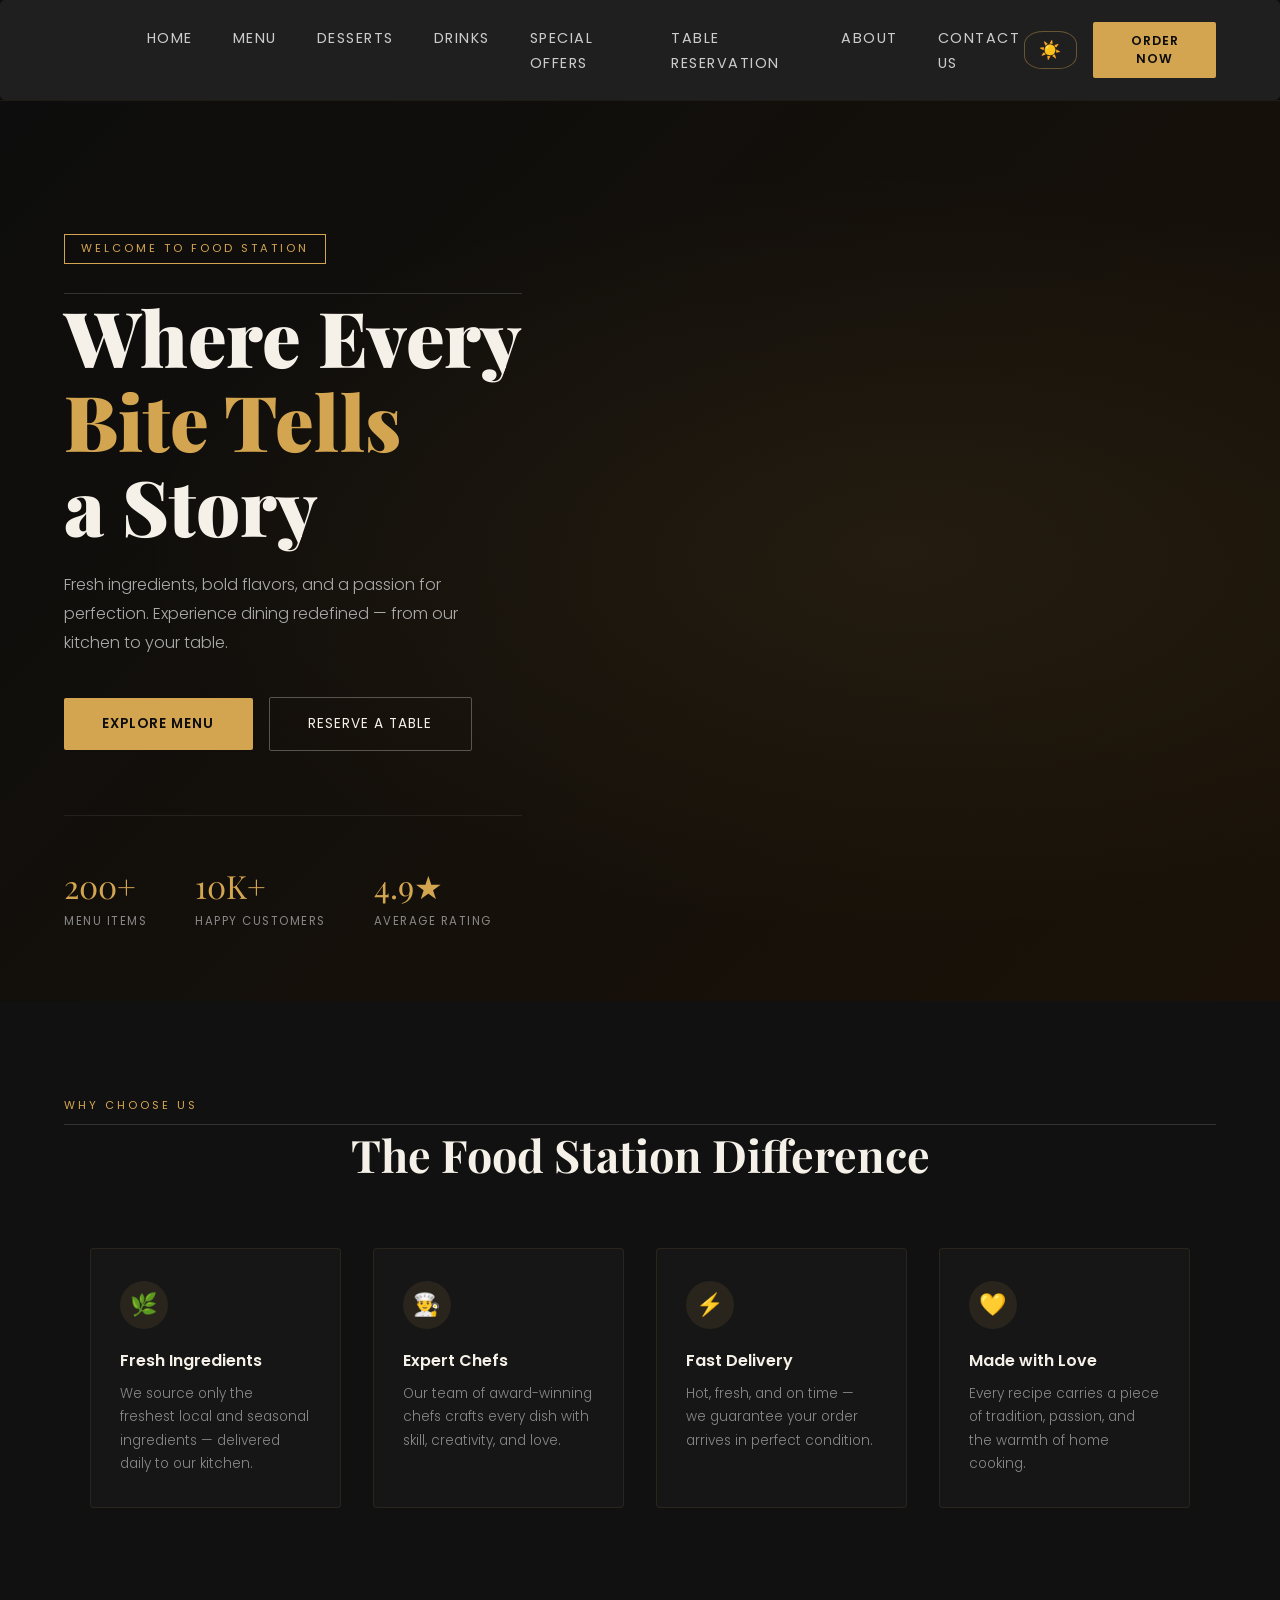
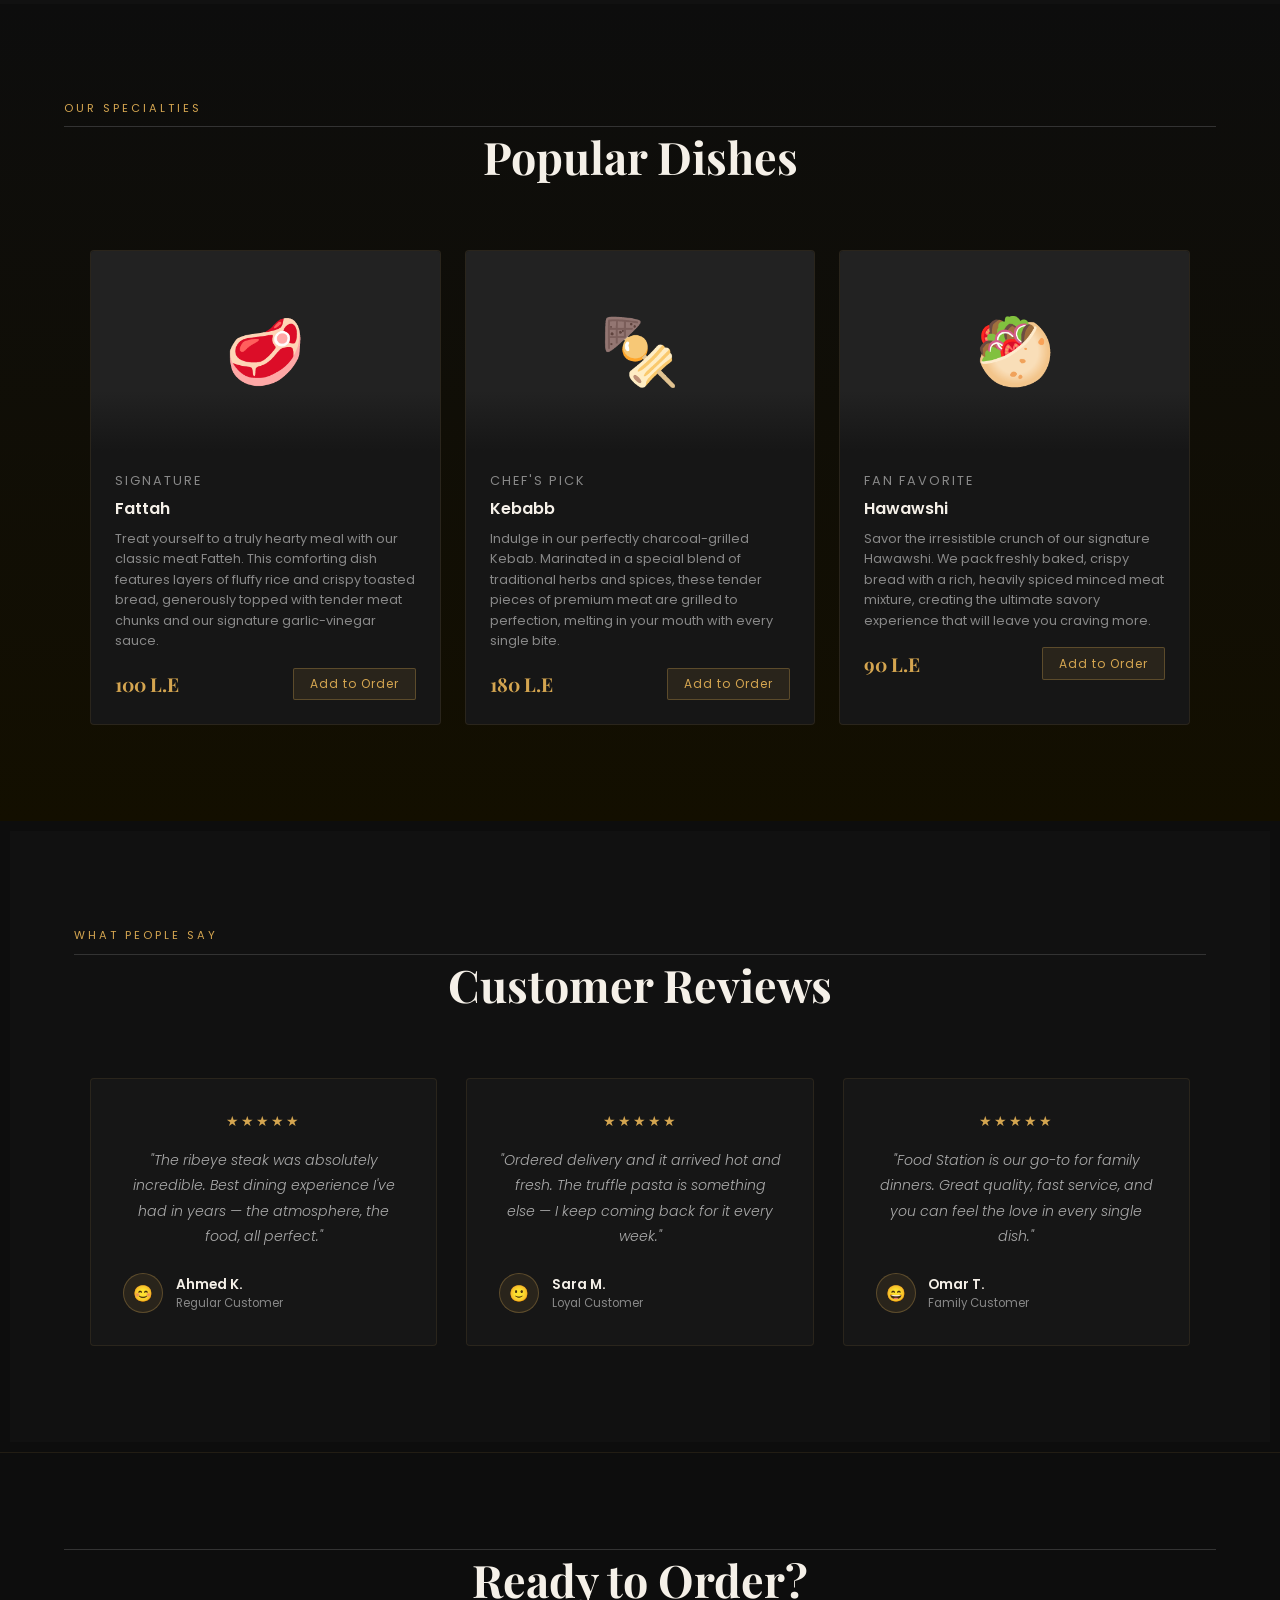
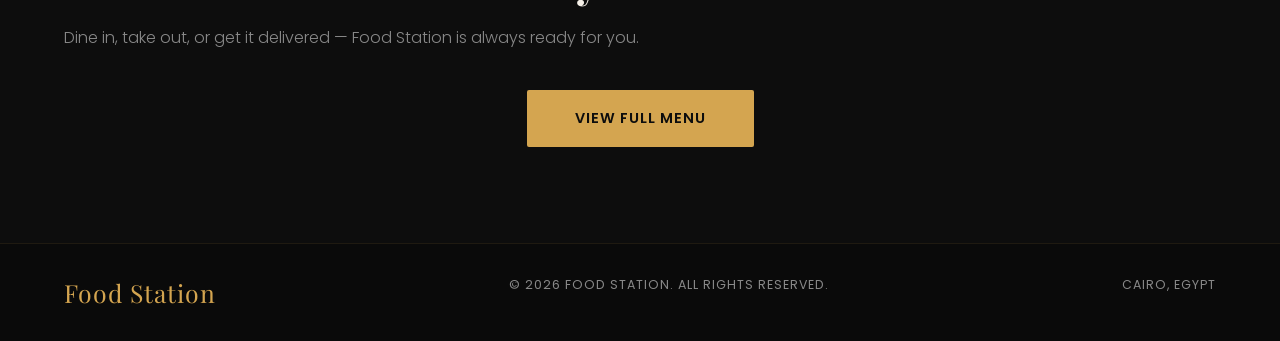
==== commit 1f6c024d: "Update index.html" ====
--- a/index.html
+++ b/index.html
@@ -25,7 +25,7 @@
         <ul>
           <li><a href="index.html">Home</a></li>
           <li><a href="menu.html">Menu</a></li>
-          <li><a href="deserts.html">Deserts</a></li>
+          <li><a href="deserts.html">Desserts</a></li>
           <li><a href="drinks.html">Drinks</a></li>
           <li><a href="offers.html">Special Offers</a></li>
           <li><a href="table.html">Table Reservation</a></li>
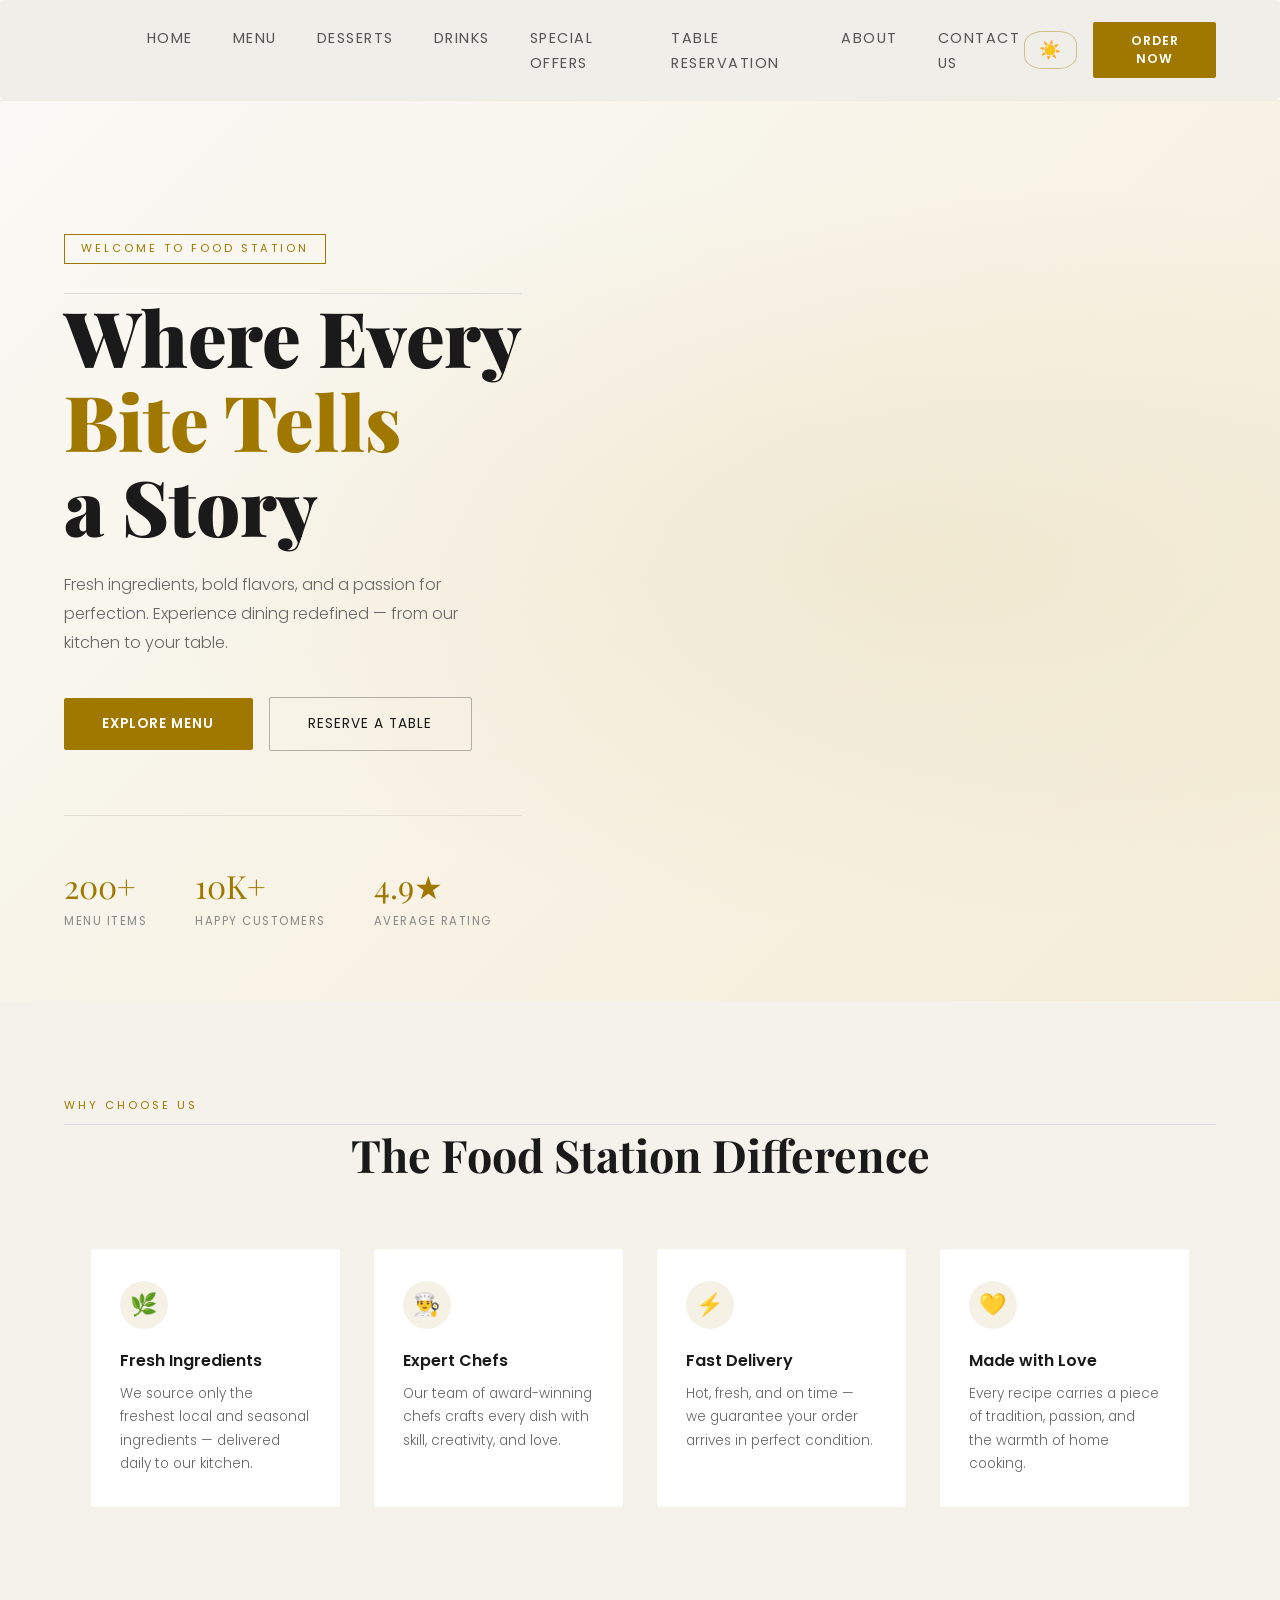
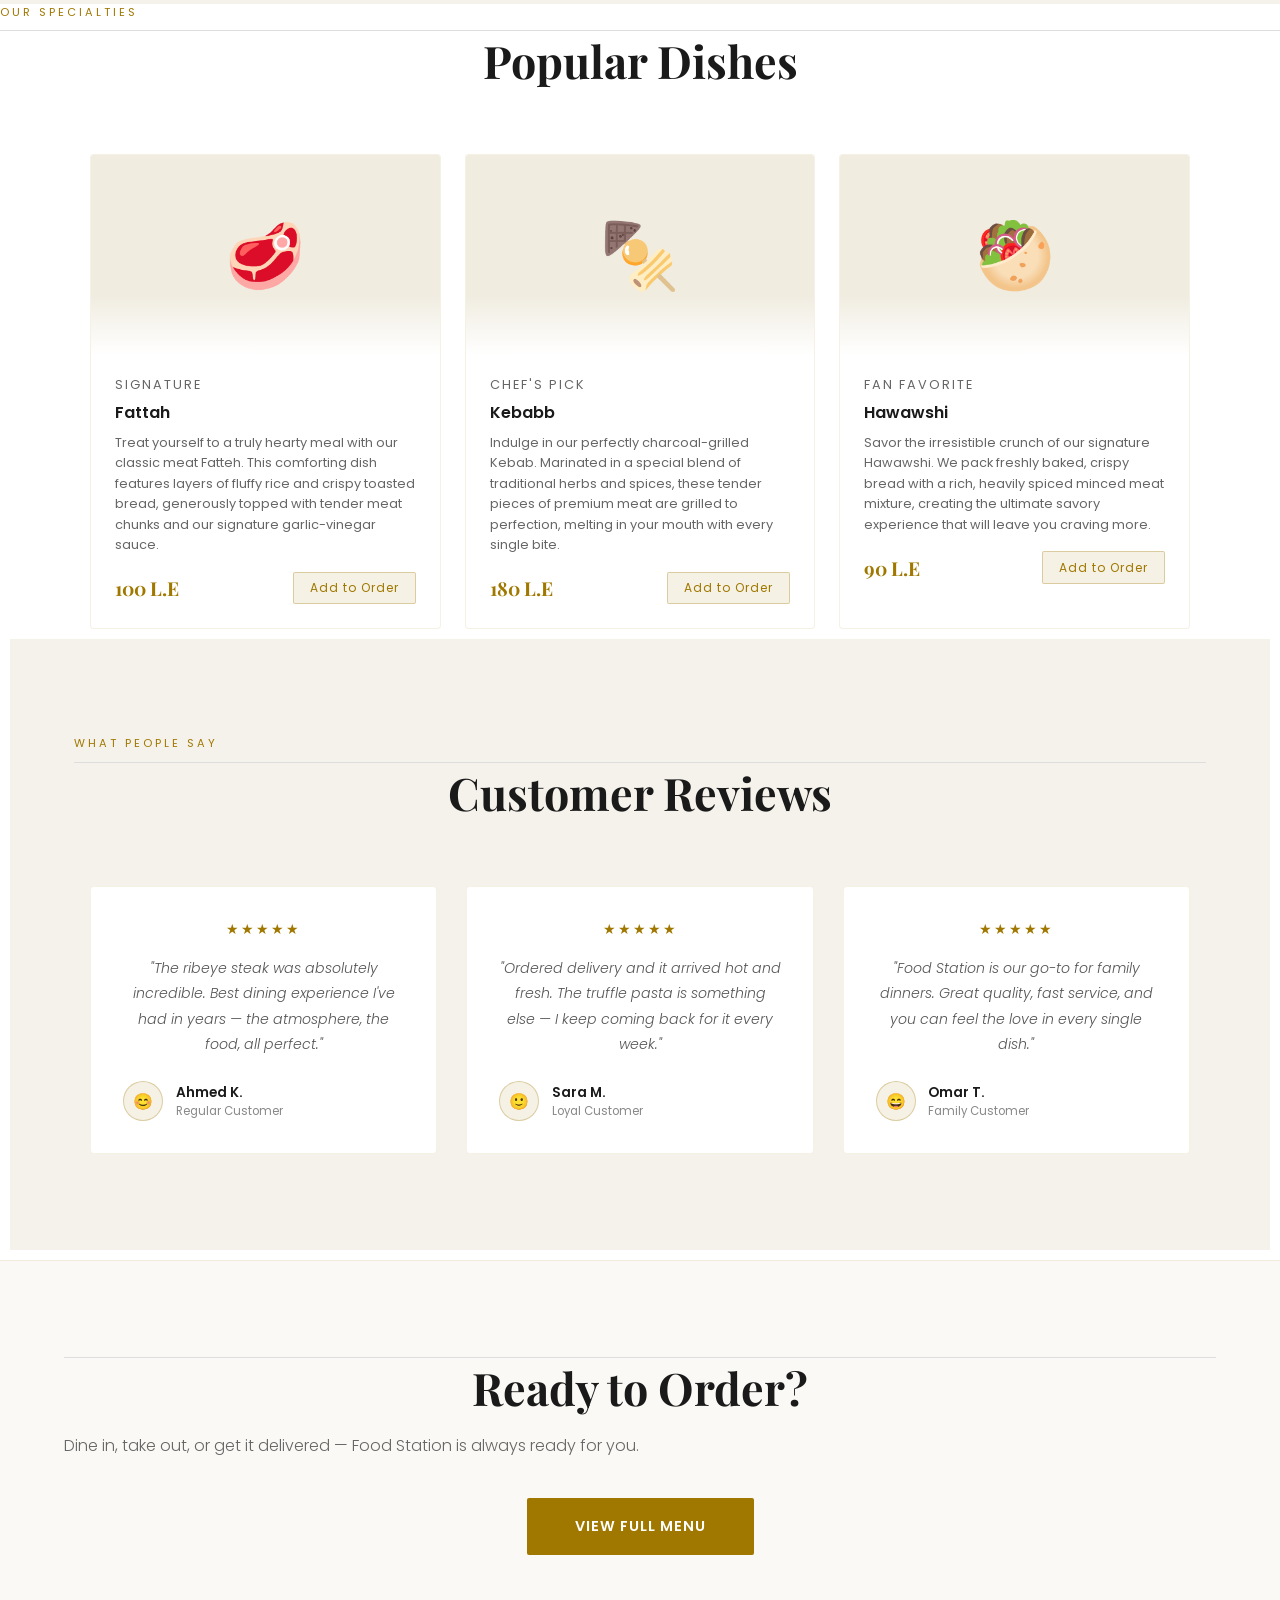
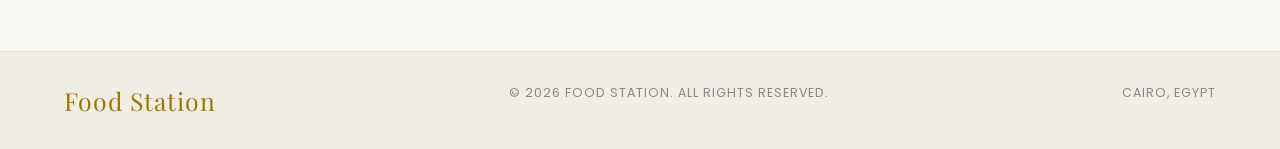
==== commit 4ce33eca: "Update index.html" ====
--- a/index.html
+++ b/index.html
@@ -16,7 +16,8 @@
         cursor: pointer;
       }
     </style>
-    <link rel="stylesheet" href="style1.css" />
+    <link rel="stylesheet" href="style1.css"  id="light"/>
+    <link rel="stylesheet" href="style2.css" id="dark" />
   </head>
   <body>
     <header>
@@ -33,7 +34,7 @@
           <li><a href="contact.html">Contact Us</a></li>
         </ul>
         <div style="display:flex;align-items:center;gap:1rem;">
-          <button class="theme-toggle" type="button" id="themeBtn" >☀️</button>
+         <button class="theme-toggle" type="button" id="themeBtn" onclick="toggleTheme()" >☀️</button>
           <button><a href="menu.html" class="btn">ORDER NOW</a></button>
         </div>
       </nav>
@@ -248,5 +249,6 @@
       <span>© 2026 Food Station. All rights reserved.</span>
       <span>Cairo, Egypt</span>
     </footer>
+    <script src="script.js" ></script>
   </body>
 </html>
--- a/style1.css
+++ b/style1.css
@@ -1233,8 +1233,7 @@
 
 /* Menu Section */
 #menu {
-  padding: 6rem 4rem;
-  background: linear-gradient(180deg, #0d0d0d, #130f00);
+  background: transparent;
 }
 .menu-grid {
   display: grid;
--- a/style2.css
+++ b/style2.css
@@ -0,0 +1,1374 @@
+/*navigation bar*/
+nav .of{
+    display: flex;
+    text-align: center;
+    list-style: none;
+    justify-content: right;
+    padding-right: 15px;
+}
+nav .of li a{
+    text-decoration: none;
+    color: #1a1a1a;
+    font-weight: bold;
+    font-family: arial, sans-serif;
+    display: block;
+    padding: 15px 10px;
+
+    transition: 0.6s;
+}
+
+nav{
+    width: 100%;
+    margin: 0;
+    padding: 20px 0;
+    box-sizing: border-box;
+    display: flex;
+    justify-content: space-around;
+    align-items: center;
+}
+
+nav .of li a:hover{
+    color:#7a5c00;
+    background-color: #e8e5e0;
+    border-radius: 6px;
+    transform: scale(1.2);
+    
+}
+
+
+nav{
+    background-color: rgb(240, 238, 233);
+    border-radius: 5px;
+}
+/*end navigation bar*/
+/*-------------------------------*/
+/* start of drinks page */
+body {
+  font-family: 'Poppins', sans-serif;
+  color: #1a1a1a;
+  overflow-x: hidden;
+
+  background: linear-gradient(rgba(255,255,255,0.75),rgba(255,255,255,0.75)),
+              url(img/mockup-photos-5nUNdLueQio-unsplash.jpg);
+  background-size: cover;
+  background-attachment: fixed;
+  background-repeat: no-repeat;
+}
+
+.fj  {
+    max-width: 600px;
+    margin: 20px auto;
+    padding: 20px;
+    background-color: rgba(0,0,0,0.04);
+    border-radius: 15px;
+
+}
+.sd {
+    max-width: 600px;
+    margin: 20px auto;
+    padding: 20px;
+    background-color: rgba(0,0,0,0.04);
+    border-radius: 15px;
+
+}
+.s {
+    max-width: 600px;
+    margin: 20px auto;
+    padding: 20px;
+    background-color: rgba(0,0,0,0.04);
+    border-radius: 15px;
+
+}
+.cd  {
+    max-width: 600px;
+    margin: 20px auto;
+    padding: 20px;
+    background-color: rgba(0,0,0,0.04);
+    border-radius: 15px;
+
+}
+.hd  {
+    max-width: 600px;
+    margin: 20px auto;
+    padding: 20px;
+    background-color: rgba(0,0,0,0.04);
+    border-radius: 15px;
+
+}
+
+b{
+    color: #a07800;
+    text-align: center;
+    border-bottom: 2px solid #a07800;
+    padding-bottom: 10px;
+    font-size: 28px;
+    margin-bottom: 20px;
+    text-align: center;
+}
+th{
+    text-align: left;
+    color: #666;
+    font-size: 14px;
+    padding: 10px;
+    border-bottom: 1px dotted #ccc;
+}
+td{
+    padding: 12px 10px;
+    border-bottom: 1px dotted #ccc;
+
+}
+.price{
+    text-align: right;
+    color: #a07800;
+    font-weight: bold;
+}
+img{
+    width: 120px;
+    height: auto;
+    border-radius: 10px;
+    margin-bottom: 15px;
+}
+.hot{
+    display: flex;
+    flex-direction: column;
+    align-items: center;
+    justify-content: center;
+    margin: 40px auto;
+    width: 90%;
+    max-width: 500px;
+}
+.fresh{
+    display: flex;
+    flex-direction: column;
+    align-items: center;
+    justify-content: center;
+    margin: 40px auto;
+    width: 90%;
+    max-width: 500px;
+}
+.cold{
+    display: flex;
+    flex-direction: column;
+    align-items: center;
+    justify-content: center;
+    margin: 40px auto;
+    width: 90%;
+    max-width: 500px;
+}
+.smoothie{
+    display: flex;
+    flex-direction: column;
+    align-items: center;
+    justify-content: center;
+    margin: 40px auto;
+    width: 90%;
+    max-width: 500px;
+}
+.special{
+    display: flex;
+    flex-direction: column;
+    align-items: center;
+    justify-content: center;
+    margin: 40px auto;
+    width: 90%;
+    max-width: 500px;
+}
+.fc{
+    display: flex;
+    justify-content: space-between;
+    align-items: flex-start;
+}
+.main{
+    display: flex;
+    flex-direction: row;
+    flex-wrap: wrap;
+    justify-content: center;
+    gap: 30px;
+}
+table{
+    transition: all 0.6s ease-in-out;
+    cursor: pointer;
+    backdrop-filter: blur(10px);
+    border: 1px solid #a07800;
+}
+table:hover{
+    transform: translateY(-10px);
+    box-shadow: 0 10px 20px rgba(0, 0, 0, 0.12);
+}
+
+
+/* end of drinks page */
+/*-----------------------------------*/
+/* special offers*/
+
+h2 , h1{
+    color: #7a5c00;
+    border-top:1px solid #ddd;
+}
+.offer2{
+    background: #f5f2eb;
+    border-radius: 15px;
+    padding: 20px;
+    display: flex;
+    gap: 20px;
+    transition: transform 0.3s;
+    border:1px solid #a07800;
+}
+.offer2:hover{
+    transform: scale(1.02);
+}
+.offer3{
+    background: #f5f2eb;
+    border-radius: 15px;
+    padding: 20px;
+    display: flex;
+    gap: 20px;
+    transition: transform 0.3s;
+    border:1px solid #a07800;
+}
+.offer3:hover{
+    transform: scale(1.02);
+}
+.offer4{
+    background: #f5f2eb;
+    border-radius: 15px;
+    padding: 20px;
+    display: flex;
+    gap: 20px;
+    transition: transform 0.3s;
+    border:1px solid #a07800;
+}
+.offer4:hover{
+    transform: scale(1.02);
+}
+.offer5{
+    background: #f5f2eb;
+    border-radius: 15px;
+    padding: 20px;
+    display: flex;
+    gap: 20px;
+    transition: transfom 0.3s;
+    border:1px solid #a07800;
+}   
+.offer5:hover{
+    transform: scale(1.02);
+}
+.offer6{
+    background: #f5f2eb;
+    border-radius: 15px;
+    padding: 20px;
+    display: flex;
+    gap: 20px;
+    transition: transform 0.3s;
+    border:1px solid #a07800;
+}
+.offer6:hover{
+    transform: scale(1.02);
+}
+.offer1{
+    background: #f5f2eb;
+    border-radius: 15px;
+    padding: 20px;
+    display: flex;
+    gap: 20px;
+    transition: transform 0.3s;
+    border:1px solid #a07800;
+}
+.offer1:hover{
+    transform: scale(1.02);
+}
+.o1{
+    position: relative;
+    display: inline-block;
+    overflow: hidden;
+    border-radius: 10px;
+
+}
+.o2{
+    position: relative;
+    display: inline-block;
+    overflow: hidden;
+    border-radius: 10px;
+
+}
+.o3{
+    position: relative;
+    display: inline-block;
+    overflow: hidden;
+    border-radius: 10px;
+
+}
+.o4{
+    position: relative;
+    display: inline-block;
+    overflow: hidden;
+    border-radius: 10px;
+
+}
+.o5{
+    position: relative;
+    display: inline-block;
+    overflow: hidden;
+    border-radius: 10px;
+
+}
+.o6{
+    position: relative;
+    display: inline-block;
+    overflow: hidden;
+    border-radius: 10px;
+
+}
+.sale{
+    position: absolute;
+    top: 5px;
+    left: -25px;
+    background-color: #ff3e3e;
+    color: white;
+    padding: 3px 30px;
+    font-weight: bold;
+    font-size: 11px;
+    transform: rotate(-45deg);
+    box-shadow: 0 2px 5px rgba(0, 0, 0, 0.3);
+    z-index: 10;
+    
+}
+
+
+p{
+    display: flex;
+    align-items:self-end;
+}
+strong{
+    color: #a07800;
+}
+
+/*end offers*/
+/*------------------------------*/
+/*food menu*/
+
+.title{
+    display: flex;
+    align-items: center;
+    flex-direction: column;
+}
+
+.header0{
+    position: relative;
+    overflow: hidden;
+    background-image: linear-gradient(to right, rgba(245,242,235,0) 0%,rgba(245,242,235,1) 70%), url(img/rice.jpg);
+    background-size: cover;
+    background-position: left;
+    border: 1px solid #a07800;
+    border-radius: 10px;
+    display: flex;
+    align-items: center;
+    padding: 20px;
+    height: 150px;
+    color: #1a1a1a;
+    flex-direction: column;
+    padding-right: 10px;
+    transition: transform 0.3s;
+    
+}
+.header1{
+    position: relative;
+    overflow: hidden;
+    background-image: linear-gradient(to right, rgba(245,242,235,0) 0%,rgba(245,242,235,1) 70%), url(img/kofta.jpg);
+    background-size: cover;
+    background-position: left;
+    border: 1px solid #a07800;
+    border-radius: 10px;
+    display: flex;
+    align-items: center;
+    padding: 20px;
+    height: 150px;
+    color: #1a1a1a;
+    flex-direction: column;
+    padding-right: 10px;
+    transition: transform 0.3s;
+    
+}
+.header2{
+    position: relative;
+    overflow: hidden;
+    background-image: linear-gradient(to right, rgba(245,242,235,0) 0%,rgba(245,242,235,1) 70%), url(img/Molokhia.jpg);
+    background-size: cover;
+    background-position: left;
+    border: 1px solid #a07800;
+    border-radius: 10px;
+    display: flex;
+    align-items: center;
+    padding: 20px;
+    height: 150px;
+    color: #1a1a1a;
+    flex-direction: column;
+    padding-right: 10px;
+    transition: transform 0.3s;
+    
+}
+.header3{
+    position: relative;
+    overflow: hidden;
+    background-image: linear-gradient(to right, rgba(245,242,235,0) 0%,rgba(245,242,235,1) 70%), url(img/mahshi\ mix\ plate.jpg);
+    background-size: cover;
+    background-position: left;
+    border: 1px solid #a07800;
+    border-radius: 10px;
+    display: flex;
+    align-items: center;
+    padding: 20px;
+    height: 150px;
+    color: #1a1a1a;
+    flex-direction: column;
+    padding-right: 10px;
+    transition: transform 0.3s;
+    
+}
+.header4{
+    position: relative;
+    overflow: hidden;
+    background-image: linear-gradient(to right, rgba(245,242,235,0) 0%,rgba(245,242,235,1) 70%), url(img/shish\ tawooq.jpg);
+    background-size: cover;
+    background-position: left;
+    border: 1px solid #a07800;
+    border-radius: 10px;
+    display: flex;
+    align-items: center;
+    padding: 20px;
+    height: 150px;
+    color: #1a1a1a;
+    flex-direction: column;
+    padding-right: 10px;
+    transition: transform 0.3s;
+    
+}
+.header5{
+    position: relative;
+    overflow: hidden;
+    background-image: linear-gradient(to right, rgba(245,242,235,0) 0%,rgba(245,242,235,1) 70%), url(img/Fattah.webp);
+    background-size: cover;
+    background-position: left;
+    border: 1px solid #a07800;
+    border-radius: 10px;
+    display: flex;
+    align-items: center;
+    padding: 20px;
+    height: 150px;
+    color: #1a1a1a;
+    flex-direction: column;
+    padding-right: 10px;
+    transition: transform 0.3s;
+    
+}
+.header6{
+    position: relative;
+    overflow: hidden;
+    background-image: linear-gradient(to right, rgba(245,242,235,0) 0%,rgba(245,242,235,1) 70%), url(img/fried\ chicken.jpg);
+    background-size: cover;
+    background-position: left;
+    border: 1px solid #a07800;
+    border-radius: 10px;
+    display: flex;
+    align-items: center;
+    padding: 20px;
+    height: 150px;
+    color: #1a1a1a;
+    flex-direction: column;
+    padding-right: 10px;
+    transition: transform 0.3s;
+    
+}
+.header7{
+    position: relative;
+    overflow: hidden;
+    background-image: linear-gradient(to right, rgba(245,242,235,0) 0%,rgba(245,242,235,1) 70%), url(img/duck.jpg);
+    background-size: cover;
+    background-position: left;
+    border: 1px solid #a07800;
+    border-radius: 10px;
+    display: flex;
+    align-items: center;
+    padding: 20px;
+    height: 150px;
+    color: #1a1a1a;
+    flex-direction: column;
+    padding-right: 10px;
+    transition: transform 0.3s;
+    
+}
+.header8{
+    position: relative;
+    overflow: hidden;
+    background-image: linear-gradient(to right, rgba(245,242,235,0) 0%,rgba(245,242,235,1) 70%), url(img/hawawshi.png);
+    background-size: cover;
+    background-position: left;
+    border: 1px solid #a07800;
+    border-radius: 10px;
+    display: flex;
+    align-items: center;
+    padding: 20px;
+    height: 150px;
+    color: #1a1a1a;
+    flex-direction: column;
+    padding-right: 10px;
+    transition: transform 0.3s;
+    
+}
+.header9{
+    position: relative;
+    overflow: hidden;
+    background-image: linear-gradient(to right, rgba(245,242,235,0) 0%,rgba(245,242,235,1) 70%), url(img/KEBAB.webp);
+    background-size: cover;
+    background-position: left;
+    border: 1px solid #a07800;
+    border-radius: 10px;
+    display: flex;
+    align-items: center;
+    padding: 20px;
+    height: 150px;
+    color: #1a1a1a;
+    flex-direction: column;
+    padding-right: 10px;
+    transition: transform 0.3s;
+    
+}
+.header10{
+    position: relative;
+    overflow: hidden;
+    background-image: linear-gradient(to right, rgba(245,242,235,0) 0%,rgba(245,242,235,1) 70%), url(img/liver\ and\ sausage.jpg);
+    background-size: cover;
+    background-position: left;
+    border: 1px solid #a07800;
+    border-radius: 10px;
+    display: flex;
+    align-items: center;
+    padding: 20px;
+    height: 150px;
+    color: #1a1a1a;
+    flex-direction: column;
+    padding-right: 10px;
+    transition: transform 0.3s;
+    
+}
+.header11{
+    position: relative;
+    overflow: hidden;
+    background-image: linear-gradient(to right, rgba(245,242,235,0) 0%,rgba(245,242,235,1) 70%), url(img/Grilled\ Chicken.webp);
+    background-size: cover;
+    background-position: left;
+    border: 1px solid #a07800;
+    border-radius: 10px;
+    display: flex;
+    align-items: center;
+    padding: 20px;
+    height: 150px;
+    color: #1a1a1a;
+    flex-direction: column;
+    padding-right: 10px;
+    transition: transform 0.3s;
+    
+}
+.menu-item-left{
+    margin-right: auto;
+    display: flex;
+    flex-direction: row-reverse;
+    align-items: center;
+    gap: 15px;
+}
+.header0:hover{
+    transform: scale(1.02);
+    transform: translateY(-10px);
+    box-shadow: 0 10px 20px rgba(0, 0, 0, 0.12);
+}
+.header1:hover{
+    transform: scale(1.02);
+    transform: translateY(-10px);
+    box-shadow: 0 10px 20px rgba(0, 0, 0, 0.12);
+}
+.header2:hover{
+    transform: scale(1.02);
+    transform: translateY(-10px);
+    box-shadow: 0 10px 20px rgba(0, 0, 0, 0.12);
+}
+.header3:hover{
+    transform: scale(1.02);
+    transform: translateY(-10px);
+    box-shadow: 0 10px 20px rgba(0, 0, 0, 0.12);
+}
+.header4:hover{
+    transform: scale(1.02);
+    transform: translateY(-10px);
+    box-shadow: 0 10px 20px rgba(0, 0, 0, 0.12);
+}
+.header5:hover{
+    transform: scale(1.02);
+    transform: translateY(-10px);
+    box-shadow: 0 10px 20px rgba(0, 0, 0, 0.12);
+}
+.header6:hover{
+    transform: scale(1.02);
+    transform: translateY(-10px);
+    box-shadow: 0 10px 20px rgba(0, 0, 0, 0.12);
+}
+.header7:hover{
+    transform: scale(1.02);
+    transform: translateY(-10px);
+    box-shadow: 0 10px 20px rgba(0, 0, 0, 0.12);
+}
+.header8:hover{
+    transform: scale(1.02);
+    transform: translateY(-10px);
+    box-shadow: 0 10px 20px rgba(0, 0, 0, 0.12);
+}
+.header9:hover{
+    transform: scale(1.02);
+    transform: translateY(-10px);
+    box-shadow: 0 10px 20px rgba(0, 0, 0, 0.12);
+}
+.header10:hover{
+    transform: scale(1.02);
+    transform: translateY(-10px);
+    box-shadow: 0 10px 20px rgba(0, 0, 0, 0.12);
+}
+.header11:hover{
+    transform: scale(1.02);
+    transform: translateY(-10px);
+    box-shadow: 0 10px 20px rgba(0, 0, 0, 0.12);
+}
+h3 {
+    margin-left: auto;
+}
+.menu-items-left{
+    display: flex;
+    flex-direction: row;
+    flex-wrap: wrap;
+    justify-content: center;
+    gap: 30px;
+}
+/*end menu*/
+/*-----------------------*/
+/*table reservation*/
+.Table {
+    background: #ffffff;
+    width: 65%;
+    margin: auto;
+    padding: 30px;
+    border-radius: 15px;
+    box-shadow: 0 0 25px rgba(160, 120, 0, 0.15);
+    margin-top: 30px;
+}
+
+
+input, select, textarea {
+    width: 100%;
+    padding: 12px;
+    margin: 10px 0;
+    border-radius: 8px;
+    border: 1px solid #ccc;
+    background: #f9f7f2;
+    color: #1a1a1a;
+    transition: 0.3s;
+}
+
+
+input:focus, select:focus, textarea:focus {
+    outline: none;
+    border: 1px solid #a07800;
+    box-shadow: 0 0 8px rgba(160, 120, 0, 0.3);
+}
+
+
+form button {
+    background: #a07800;
+    color: #ffffff;
+    font-weight: bold;
+    display: block;
+    margin: 20px auto;
+    padding: 10px 20px;
+    border: 1px solid #a07800;
+    border-radius: 8px;
+    cursor: pointer;
+    transition: 0.3s;
+    width:100% ;
+}
+
+form button:hover {
+    background: #c49500;
+}
+/*end table reservation*/
+/*------------------------------*/
+/*contact us*/
+.mymail, .num {
+    text-align: center;
+    margin: 10px;
+    font-size: 18px;
+    color: #1a1a1a;
+}
+#contact{
+     text-align: center;
+    margin: 10px;
+    font-size: 18px;
+    color: #a07800;
+
+}
+.sub2{
+    margin-top: 175px;
+}
+
+.form {
+    width: 40%;
+    margin: 30px auto;
+    background: #ffffff;
+    padding: 25px;
+    border-radius: 15px;
+    box-shadow: 0 0 25px rgba(160, 120, 0, 0.15);
+}
+
+label {
+    color: #a07800;
+    font-weight: bold;
+}
+
+
+input, textarea {
+    width: 100%;
+    padding: 12px;
+    margin-top: 8px;
+    border-radius: 8px;
+    border: 1px solid #ccc;
+    background: #f9f7f2;
+    color: #1a1a1a;
+    transition: 0.3s;
+}
+
+
+input:focus, textarea:focus {
+    outline: none;
+    border: 1px solid #a07800;
+    box-shadow: 0 0 8px rgba(160, 120, 0, 0.3);
+}
+
+
+.submit input {
+    margin-top: 15px;
+    background: #a07800;
+    color: #ffffff;
+    font-weight: bold;
+    cursor: pointer;
+    border: none;
+    display: block;
+    margin: 20px auto;
+    padding: 10px 20px;
+    border: 1px solid #a07800;
+     border-radius: 8px;
+    cursor: pointer;
+    transition: 0.3s;
+}
+
+.submit input:hover {
+    background: #c49500;
+}
+/*end contact us*/
+/*------------------------*/
+/*submit*/
+.word{
+    display: flex;
+    text-align: center;
+    justify-content: center;
+    margin-top: 100px;
+    flex-direction: column;
+}
+a{
+    text-decoration: none;
+}
+a.home{
+    color: #1a1a1a;
+    transition: transform 0.3s;
+    display: inline-block;
+    text-align: center;
+    justify-content: center;
+    width: auto;
+    padding: 10px 20px;
+    margin-left: 46%;
+
+}
+.home:hover{
+    color: #7a5c00;
+    background-color: #e8e5e0;
+    border-radius: 6px;
+    transform: scale(1.2);
+}
+.sub{
+    margin-top: 110px;
+    color: #cccccc;
+}
+/*end submit*/
+/*----------------------*/
+/*deserts*/
+
+.choco{
+    width: 100%;
+    border-radius: 10px;
+    display: block;
+    height: 200px;
+    object-fit: cover;
+    border-radius: 15px 15px 0 0;
+}
+#price{
+    position: absolute;
+    top: -15px;
+    left: 20px;
+    background-color: #a07800;
+    color: #fff;
+    padding: 6px 15px;
+    border-radius: 8px;
+    font-weight: bold;
+    font-size: 0.9rem;
+    z-index: 2;
+    background: linear-gradient(45deg,#7a5c00,#e8c96e,#a07800); 
+    box-shadow: 0 4px 10px rgba(0,0,0,0.2);
+
+    
+}
+.cont{
+    position: relative;
+    width: 280px;
+    background-color: #f5f2eb;
+    border-radius: 15px;
+    overflow: visible;
+    margin: 30px 10px;
+    border: 1px solid #a07800;
+    transition: transform 0.6s ease;
+}
+.cont :hover{
+    transform: translateY(-5px);
+}
+#cakes :hover{
+    transform: translateY(-5px);
+}
+#ice-cream :hover{
+    transform: translateY(-5px);
+}
+#Donut :hover{
+    transform: translateY(-5px);
+}
+.card{
+    padding: 15px;
+}
+.card h4{
+    color: #7a5c00;
+    margin: 0 0 10px ;
+    font-size: 1.2rem;
+}
+.card p{
+    color: #555;
+    font-size: 0.9rem;
+    line-height: 1.4;
+    margin: 0;
+}
+.cc{
+    
+    display: flex;
+    flex-direction: row;
+    flex-wrap: wrap;
+    justify-content: center;
+    gap: 100px;
+}
+.ic{
+    border-top: dotted 1px #ccc;
+    display: flex;
+    flex-direction: row;
+    flex-wrap: wrap;
+    justify-content: center;
+    gap: 100px;
+}
+.dc{
+    border-top: dotted 1px #ccc;
+    display: flex;
+    flex-direction: row;
+    flex-wrap: wrap;
+    justify-content: center;
+    gap: 100px;
+}
+/*end deserts*/
+/*-----------------------*/
+/*contact us*/
+.container {
+    width: 85%;
+    margin: auto;
+}
+
+
+.title {
+    text-align: center;
+    margin-bottom: 30px;
+}
+
+.title h2 {
+    color: #7a5c00;
+    font-size: 32px;
+}
+
+.title p {
+    color: #555;
+}
+
+
+.about-content {
+    background: #ffffff;
+    padding: 20px;
+    border-radius: 15px;
+    line-height: 1.7;
+
+}
+
+.video{
+    position: fixed;
+    top: 0;
+    left: 0;
+    width: 100%;
+    height: 100%;
+    z-index: -1;
+    overflow: hidden;
+}
+
+.video video {
+    width: 100%;
+    height: 100%;
+    object-fit: cover;
+}
+.branches h2 {
+    text-align: center;
+    color: #7a5c00;
+    margin-bottom: 20px;
+}
+
+ 
+.branches-container {
+    display: grid;
+    grid-template-columns: repeat(3, 1fr);
+    gap: 20px;
+}
+
+
+.branch-card {
+    background: #ffffff;
+    padding: 20px;
+    border-radius: 12px;
+    text-align: center;
+    border: 1px solid #ddd;
+    transition: 0.3s;
+}
+
+.branch-card h3 {
+    color: #7a5c00;
+}
+
+.branch-card p {
+    color: #555;
+}
+
+
+.branch-card:hover {
+    transform: translateY(-5px);
+    border: 1px solid #a07800;
+    box-shadow: 0 0 15px rgba(160, 120, 0, 0.2);
+
+}
+/*end contact us*/
+/*-------------------------*/
+/*home*/
+*, *::before, *::after {
+  margin: 0;
+  padding: 0;
+  box-sizing: border-box;
+}
+html {
+  scroll-behavior: smooth;
+
+}
+h1, h2 {
+  font-family: 'Playfair Display', serif;
+}
+/* HEADER --- NAV */
+header {
+  position: sticky;
+  top: 0; width: 100%; z-index: 100;
+  background: #faf9f5e0;
+  backdrop-filter: blur(12px);
+  border-bottom: 1px solid #a078001a;
+}
+header nav{
+    display: flex;
+    justify-content: space-between;
+    align-items: center;
+    padding: 1.4rem 4rem;
+}
+header nav ul {
+  display: flex;
+  gap: 2.5rem;
+  list-style: none;
+}
+header nav ul a {
+  text-decoration: none;
+  color: #555;
+  font-size: 0.9rem;
+  letter-spacing: 1.5px;
+  text-transform: uppercase;
+  transition: color 0.3s;
+}
+header nav ul a:hover{
+    color: #a07800;
+}
+img {
+    width: 90px; 
+    height: auto;
+    object-fit: contain;
+    filter: drop-shadow(0px 2px 4px #a0780033); 
+}
+
+/* Buttons */
+.btn {
+  color: inherit;
+  text-decoration: none;
+  cursor: pointer;
+}
+.btn-primary {
+  background: #a07800;
+  color: #ffffff;
+  border: none;
+  padding: 1rem 2.4rem;
+  font-family: 'Poppins', sans-serif;
+  font-size: 0.85rem;
+  font-weight: 600;
+  letter-spacing: 1px;
+  text-transform: uppercase;
+  cursor: pointer;
+  border-radius: 2px;
+  transition: background 0.3s, transform 0.2s;
+}
+.btn-primary:hover { background: #c49500; transform: translateY(-2px); }
+.btn-outline {
+  background: transparent;
+  color: #1a1a1a;
+  border: 1px solid #1a1a1a4d;
+  padding: 1rem 2.4rem;
+  font-family: 'Poppins', sans-serif;
+  font-size: 0.85rem;
+  font-weight: 400;
+  letter-spacing: 1px;
+  text-transform: uppercase;
+  cursor: pointer;
+  border-radius: 2px;
+  transition: all 0.3s;
+}
+.btn-outline:hover { border-color: #a07800; color: #a07800; }
+header nav button {
+  background: #a07800;
+  color: #ffffff;
+  border: none;
+  padding: 0.6rem 1.6rem;
+  font-family: 'Poppins', sans-serif;
+  font-size: 0.78rem;
+  font-weight: 600;
+  letter-spacing: 1px;
+  text-transform: uppercase;
+  cursor: pointer;
+  border-radius: 2px;
+  transition: background 0.3s;
+}
+header nav button:hover { background: #c49500; }
+header nav > div{
+    gap: 40px;
+}
+.theme-toggle {
+      background: transparent;
+      border: 1px solid #a0780066;
+      color: #a07800;
+      width: 38px; height: 38px;
+      border-radius: 35%;
+      font-size: 1.1rem;
+      cursor: pointer;
+      display: flex; align-items: center; justify-content: center;
+      transition: all 0.3s;
+      flex-shrink: 0;
+    }
+.theme-toggle:hover { background: #a078001a; border-color: #a07800; }
+
+/* Sections */
+.section-header { text-align: center; margin-bottom: 4rem; }
+.section-tag {
+  color: #a07800;
+  font-size: 0.7rem;
+  letter-spacing: 3px;
+  text-transform: uppercase;
+}
+.section-header h2 {
+  font-size: clamp(2rem, 3.5vw, 2.8rem);
+  margin-top: 0.6rem;
+  color: #1a1a1a;
+}
+
+/* Hero Section */
+#hero {
+  min-height: 100vh;
+  display: flex;
+  align-items: center;
+  padding: 8rem 4rem 4rem;
+  position: relative;
+  background:
+    radial-gradient(ellipse at 70% 50%, #a0780014 0%, transparent 60%),
+    linear-gradient(135deg, #faf9f5 0%, #f5edd8 100%);
+}
+#hero::before {
+  content: '';
+  position: absolute; top: 0; right: 0;
+  width: 55%; height: 100%;
+  background: url('https://images.unsplash.com/photo-1504674900247-0877df9cc836?w=900&q=80') center/cover no-repeat;
+  opacity: 0.25;
+  mask-image: linear-gradient(to left, #000000cc, transparent);
+  -webkit-mask-image: linear-gradient(to left, #000000cc, transparent);
+}
+.hero-content {
+  max-width: 580px;
+  position: relative;
+  z-index: 2;
+}
+.hero-tag {
+  display: inline-block;
+  border: 1px solid #a07800;
+  color: #a07800;
+  font-size: 0.7rem;
+  letter-spacing: 3px;
+  text-transform: uppercase;
+  padding: 0.35rem 1rem;
+  margin-bottom: 1.8rem;
+}
+#hero h1 {
+  font-size: clamp(3rem, 6vw, 5rem);
+  font-weight: 900;
+  line-height: 1.1;
+  color: #1a1a1a;
+  margin-bottom: 1.5rem;
+}
+#hero h1 span { color: #a07800; display: block; }
+#hero  > .hero-content > p {
+  color: #666;
+  font-size: 1rem;
+  line-height: 1.8;
+  margin-bottom: 2.5rem;
+  font-weight: 300;
+  max-width: 440px;
+}
+.hero-btns {
+  display: flex;
+  gap: 1rem;
+  align-items: center;
+  flex-wrap: wrap;
+}
+/* Hero Stats */
+.stats {
+  display: flex;
+  gap: 3rem;
+  margin-top: 4rem;
+  padding-top: 3rem;
+  border-top: 1px solid #00000014;
+  list-style: none;
+}
+.stat-num {
+  font-family: 'Playfair Display', serif;
+  font-size: 2rem;
+  color: #a07800;
+  display: block;
+}
+.stat-lbl {
+  font-size: 0.72rem;
+  color: #888888;
+  letter-spacing: 1.5px;
+  text-transform: uppercase;
+}
+/* About \ Features Section */
+#about {
+  padding: 6rem 4rem;
+  background: #f5f2eb;
+}
+.features-grid {
+  display: grid;
+  grid-template-columns: repeat(auto-fit,minmax(220px,1fr));
+  gap: 2rem;
+  max-width: 1100px;
+  margin: 0 auto;
+}
+.feat-card {
+  background: #ffffff;
+  border: 1px solid #a078001a;
+  padding: 2rem 1.8rem;
+  border-radius: 4px;
+  transition: border-color 0.3s, transform 0.3s;
+}
+.feat-card:hover { border-color: #a0780066; transform: translateY(-4px); }
+.feat-icon {
+  width: 48px; height: 48px;
+  background: #a078001a;
+  border-radius: 50%;
+  display: flex; align-items: center; justify-content: center;
+  font-size: 22px;
+  margin-bottom: 1.2rem;
+}
+.feat-card h3 { font-family: 'Poppins', sans-serif; font-size: 1rem; font-weight: 600; margin-bottom: 0.6rem; color: #1a1a1a; }
+.feat-card p  { font-size: 0.85rem; color: #666666; line-height: 1.7; font-weight: 300; }
+
+/* Menu Section */
+
+#menu {
+  background: transparent;
+}
+.menu-grid {
+  display: grid;
+  grid-template-columns: repeat(auto-fit, minmax(260px, 1fr));
+  gap: 1.5rem;
+  max-width: 1100px;
+  margin: 0 auto;
+}
+article.menu-card {
+  background: #ffffff;
+  border-radius: 4px;
+  overflow: hidden;
+  border: 1px solid #a078001a;
+  transition: transform 0.3s, border-color 0.3s;
+  cursor: pointer;
+}
+article.menu-card:hover { transform: translateY(-6px); border-color: #a078004d; }
+.menu-img {
+  height: 200px;
+  background: #f0ece0;
+  display: flex; align-items: center; justify-content: center;
+  font-size: 4rem;
+  position: relative;
+  margin: 0;
+}
+.menu-img::after {
+  content: '';
+  position: absolute; bottom: 0; left: 0; right: 0; height: 60px;
+  background: linear-gradient(transparent, #ffffff);
+}
+.menu-info { padding: 1.2rem 1.5rem 1.5rem; }
+.menu-tag { color: #a07800; font-size: 0.68rem; letter-spacing: 2px; text-transform: uppercase; }
+.menu-info h3 { font-family: 'Poppins', sans-serif; font-size: 1rem; font-weight: 600; margin: 0.3rem 0 0.5rem; color: #1a1a1a; }
+.menu-info p  { font-size: 0.8rem; color: #666666; line-height: 1.6; }
+.menu-footer {
+  display: flex;
+  justify-content: space-between;
+  align-items: center;
+  margin-top: 1rem;
+}
+.price {
+  font-family: 'Playfair Display', serif;
+  font-size: 1.2rem;
+  color: #a07800;
+}
+.add-btn {
+  background: #a078001a;
+  border: 1px solid #a078004d;
+  color: #a07800;
+  padding: 0.4rem 1rem;
+  font-size: 0.75rem;
+  cursor: pointer;
+  border-radius: 2px;
+  font-family: 'Poppins', sans-serif;
+  letter-spacing: 1px;
+  transition: background 0.3s;
+}
+.add-btn:hover { background: #a0780040; }
+
+/* Testmonils Section */
+.testimonials {
+  padding: 6rem 4rem;
+  background: #f5f2eb;
+}
+.testi-grid {
+  display: grid;
+  grid-template-columns: repeat(auto-fit, minmax(280px, 1fr));
+  gap: 1.8rem;
+  max-width: 1100px;
+  margin: 0 auto;
+}
+.testi-card {
+  background: #ffffff;
+  border: 1px solid #a078001a;
+  padding: 2rem;
+  border-radius: 4px;
+}
+.stars { color: #a07800; font-size: 0.9rem; letter-spacing: 2px; margin-bottom: 1rem; display: block; }
+.testi-card > p{ font-size: 0.88rem; color: #555; line-height: 1.8; font-weight: 300; font-style: italic; }
+.testi-author {
+  margin-top: 1.5rem;
+  display: flex;
+  align-items: center;
+  gap: 0.8rem;
+}
+.avatar {
+  width: 40px; height: 40px;
+  border-radius: 50%;
+  background: #a078001a;
+  border: 1px solid #a078004d;
+  display: flex; align-items: center; justify-content: center;
+  font-size: 1rem;
+    flex-shrink: 0;
+}
+.author-name{ font-size: 0.85rem; font-weight: 600; color: #1a1a1a;}
+.author-sub{ font-size: 0.72rem; color: #888888; }
+
+/* CTA Section */
+#cta {
+  padding: 6rem 4rem;
+  text-align: center;
+  background: #faf9f5;
+  border-top: 1px solid #a078001a;
+}
+#cta h2 { font-size: clamp(2rem, 3.5vw, 2.8rem); margin-bottom: 1rem; color: #1a1a1a; }
+#cta p  { color: #666666; margin-bottom: 2.5rem; font-weight: 300; }
+
+/* Footer */
+footer {
+  background: #f0ede5;
+  border-top: 1px solid #a078001a;
+  padding: 2rem 4rem;
+  display: flex;
+  justify-content: space-between;
+  gap: 2rem;
+  font-size: 0.8rem;
+}
+footer span {
+  color: #888888;
+  text-decoration: none;
+  letter-spacing: 1px;
+  text-transform: uppercase;
+  font-size: 0.78rem;
+  transition: color 0.3s;
+}
+.logo {
+    font-family: 'Playfair Display', serif;
+    font-size: 1.55rem;
+    color: #a07800;
+    letter-spacing: 1px;
+    }
+
+/* Animations */
+@keyframes fadeUp {
+  from { opacity: 0; transform: translateY(30px); }
+  to   { opacity: 1; transform: translateY(0); }
+}
+
+.hero-content > * { animation: fadeUp 0.7s ease both; }
+.hero-tag          { animation-delay: 0.1s; }
+#hero h1           { animation-delay: 0.25s; }
+#hero > .hero-content > p { animation-delay: 0.4s; }
+.hero-btns         { animation-delay: 0.55s; }
+.stats             { animation-delay: 0.7s; }
+
+
+.bg-img{
+    background-image: url(img/faded-gray-wooden-textured-flooring-background_53876-110739.avif);
+}
